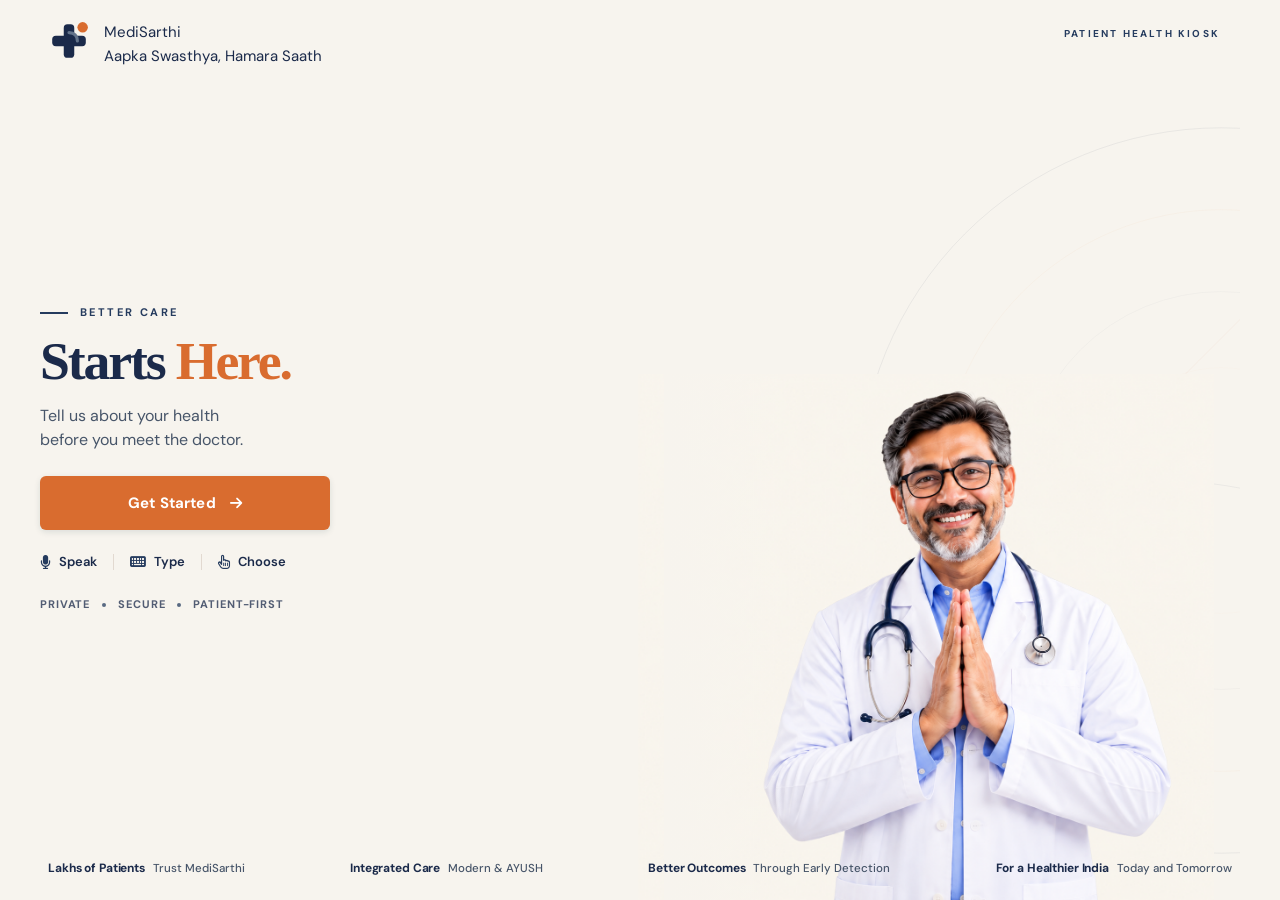
==== index.html @ bc85ac67 "fix: finalize responsive layout and visual QA" ====
<!DOCTYPE html>
<html lang="en">
<head>
  <meta charset="UTF-8">
  <meta name="viewport" content="width=device-width, initial-scale=1.0">
  <title>MediSarthi — Digital Health Intake</title>
  <meta name="description" content="MediSarthi — Quiet, intelligent, digital health check-in for outpatient consultations.">
  <link rel="preconnect" href="https://fonts.googleapis.com">
  <link rel="preconnect" href="https://fonts.gstatic.com" crossorigin>
  <link href="https://fonts.googleapis.com/css2?family=DM+Sans:ital,opsz,wght@0,9..40,300..700;1,9..40,300..700&family=Inter:ital,opsz,wght@0,14..32,300..800;1,14..32,300..800&display=swap" rel="stylesheet">
  <link rel="stylesheet" href="styles.css">
  <link rel="stylesheet" href="https://cdnjs.cloudflare.com/ajax/libs/font-awesome/6.4.0/css/all.min.css">
</head>
<body>

<!-- ==========================================
     SCAN OVERLAY (Aadhaar / Camera Scan)
     ========================================== -->
<div id="scan-overlay" class="modal-overlay">
  <div class="ms-scan-inner">
    <i class="fa-solid fa-qrcode" style="font-size:2.4rem;color:var(--teal-primary);margin-bottom:12px;"></i>
    <h3 style="font-size:1.15rem;font-weight:700;color:var(--teal-deepest);margin-bottom:6px;" data-i18n="scanning_aadhaar">Scanning Aadhaar QR Code...</h3>
    <p style="color:var(--text-muted);font-size:0.84rem;margin-bottom:18px;">Hold the QR code steady in front of the camera</p>
    <div style="width:180px;height:180px;border:2px dashed var(--teal-light);margin:0 auto 16px;display:flex;align-items:center;justify-content:center;background:var(--bg);">
      <div style="width:100%;height:3px;background:var(--orange);box-shadow:0 0 8px var(--orange);animation:laserSweep 1.5s infinite alternate;"></div>
    </div>
    <button class="btn-outline" onclick="document.getElementById('scan-overlay').style.display='none'">Cancel</button>
  </div>
</div>

<!-- ==========================================
     HELP MODAL
     ========================================== -->
<div id="help-modal" class="modal-overlay">
  <div class="ms-modal">
    <div style="display:flex;justify-content:space-between;align-items:center;margin-bottom:14px;">
      <h3 style="font-size:1.1rem;font-weight:700;color:var(--teal-deepest);" data-i18n="need_help">Need Assistance?</h3>
      <button class="btn-ghost" onclick="App.toggleHelpModal()"><i class="fa-solid fa-xmark"></i></button>
    </div>
    <p style="color:var(--text-sub);font-size:0.9rem;line-height:1.6;margin-bottom:20px;" data-i18n="help_text">
      Please ask any hospital desk staff or volunteer standing nearby. They can assist you with speaking, typing, or scanning your Aadhaar.
    </p>
    <button class="btn-primary" style="width:100%;" onclick="App.toggleHelpModal()" data-i18n="close">Close</button>
  </div>
</div>

<!-- ==========================================
     REPORT PREVIEW MODAL
     ========================================== -->
<div id="report-preview-modal" class="modal-overlay">
  <div class="ms-modal ms-modal-md">
    <div style="display:flex;justify-content:space-between;align-items:center;margin-bottom:14px;">
      <h3 id="report-preview-filename" style="font-size:1rem;font-weight:700;color:var(--teal-deepest);">Medical Report</h3>
      <button class="btn-ghost" onclick="App.closeReportPreview()"><i class="fa-solid fa-xmark"></i></button>
    </div>
    <div style="background:var(--bg-subtle);border-radius:var(--radius);padding:40px 20px;text-align:center;color:var(--text-muted);font-size:0.9rem;margin-bottom:20px;">
      <i class="fa-solid fa-file-pdf" style="font-size:2.8rem;color:var(--teal-primary);margin-bottom:10px;display:block;"></i>
      Document Verified & Attached to Consultation Slip
    </div>
    <button class="btn-primary" style="width:100%;" onclick="App.closeReportPreview()" data-i18n="close">Close</button>
  </div>
</div>

<!-- ==========================================
     MAIN MINIMAL INTERFACE (NO SIDEBAR)
     ========================================== -->
<div class="ms-layout" id="patient-kiosk-wrapper">

  <!-- REFINED HEADER -->
  <header class="ms-header">
    <div class="ms-brand" onclick="App.showScreen(1)">
      <div class="ms-brand-mark">
        <svg width="26" height="26" viewBox="0 0 40 40" fill="none" xmlns="http://www.w3.org/2000/svg">
          <rect x="15" y="5" width="10" height="30" rx="3" fill="#1B2A4A"/>
          <rect x="5" y="15" width="30" height="10" rx="3" fill="#1B2A4A"/>
          <circle cx="32" cy="8" r="4.5" fill="#D96C2F"/>
          <path d="M20 12C24 12 28 16 28 20" stroke="#64748B" stroke-width="2.5" stroke-linecap="round"/>
        </svg>
      </div>
      <span class="ms-brand-name">Medi<span>Sarthi</span></span>
    </div>

    <div class="ms-header-controls">
      <!-- Integrated Language Control -->
      <div class="ms-lang-row" role="region" aria-label="Language selection">
        <button class="ms-lang-btn active" id="btn-lang-en" aria-label="English" aria-pressed="true" onclick="App.setLanguage('en')">EN</button>
        <button class="ms-lang-btn" id="btn-lang-hi" aria-label="Hindi" aria-pressed="false" onclick="App.setLanguage('hi')">हि</button>
        <button class="ms-lang-btn" id="btn-lang-mr" aria-label="Marathi" aria-pressed="false" onclick="App.setLanguage('mr')">म</button>
        <button class="ms-lang-btn" id="btn-lang-bn" aria-label="Bengali" aria-pressed="false" onclick="App.setLanguage('bn')">বা</button>
        <button class="ms-lang-btn" id="btn-lang-te" aria-label="Telugu" aria-pressed="false" onclick="App.setLanguage('te')">తె</button>
      </div>

      <button class="ms-help-btn" onclick="App.toggleHelpModal()">
        <i class="fa-regular fa-circle-question"></i>
        <span data-i18n="need_help">Help</span>
      </button>
    </div>
  </header>

  <!-- CENTERED MAIN STAGE -->
  <main class="ms-stage">

    <!-- ── SCREEN 1: QUIET HOMEPAGE ── -->
   <!-- =========================================================
     SCREEN 1 — MEDISARTHI PREMIUM KIOSK HOME
     ========================================================= -->
<section id="step-1" class="kiosk-screen-block ms-screen-wide ms-home-screen" style="display:block;">

  <div class="ms-home">

    <!-- TOP BRAND -->
    <div class="ms-home-brand">
      <div class="ms-home-logo-wrap">
        <svg width="42" height="42" viewBox="0 0 40 40" fill="none" xmlns="http://www.w3.org/2000/svg">
          <rect x="15" y="4" width="10" height="32" rx="3.5" fill="#1B2A4A"/>
          <rect x="4" y="15" width="32" height="10" rx="3.5" fill="#1B2A4A"/>
          <circle cx="33" cy="7" r="5" fill="#D96C2F"/>
          <path d="M20 12C25 12 28 15 28 20" stroke="#64748B" stroke-width="3" stroke-linecap="round"/>
        </svg>
      </div>

      <div>
        <div class="ms-home-brand-name">
          Medi<span>Sarthi</span>
        </div>
        <div class="ms-home-brand-sub" data-i18n="tagline">
          Aapka Swasthya, Hamara Saath
        </div>
      </div>
    </div>


    <!-- SMALL TOP LABEL -->
    <div class="ms-home-topline">
      PATIENT HEALTH KIOSK
      <span></span>
    </div>


    <!-- MAIN CONTENT -->
    <div class="ms-home-content">

      <!-- LEFT -->
      <div class="ms-home-copy">

        <div class="ms-home-kicker">
          BETTER CARE
        </div>

        <h1>
          Starts <span>Here.</span>
        </h1>

        <p>
          Tell us about your health<br>
          before you meet the doctor.
        </p>

        <button
          class="ms-home-start"
          onclick="App.startFlowDirect()"
        >
          <span>Get Started</span>
          <i class="fa-solid fa-arrow-right"></i>
        </button>

        <div class="ms-home-inputs">

          <div>
            <i class="fa-solid fa-microphone"></i>
            <span>Speak</span>
          </div>

          <div class="ms-home-divider"></div>

          <div>
            <i class="fa-solid fa-keyboard"></i>
            <span>Type</span>
          </div>

          <div class="ms-home-divider"></div>

          <div>
            <i class="fa-regular fa-hand-pointer"></i>
            <span>Choose</span>
          </div>

        </div>

        <div class="ms-home-trust">
          <span>PRIVATE</span>
          <div class="ms-trust-dot"></div>
          <span>SECURE</span>
          <div class="ms-trust-dot"></div>
          <span>PATIENT-FIRST</span>
        </div>

      </div>


      <!-- RIGHT — MEDICAL VISUAL -->
      <div class="ms-medical-visual">

        <div class="ms-visual-bg" aria-hidden="true">
          <svg class="ms-bg-arcs" viewBox="0 0 900 700" fill="none" preserveAspectRatio="xMidYMid slice" xmlns="http://www.w3.org/2000/svg">
            <circle cx="680" cy="350" r="310" stroke="#1B2A4A" stroke-width="0.8" stroke-opacity="0.07"/>
            <circle cx="680" cy="350" r="240" stroke="#D96C2F" stroke-width="0.6" stroke-opacity="0.055"/>
            <circle cx="680" cy="350" r="170" stroke="#1B2A4A" stroke-width="0.5" stroke-opacity="0.05"/>
            <circle cx="680" cy="350" r="105" stroke="#D96C2F" stroke-width="0.4" stroke-opacity="0.04"/>
            <path d="M 0 600 Q 300 200 900 400" stroke="#1B2A4A" stroke-width="0.8" stroke-opacity="0.06" fill="none"/>
            <path d="M 900 0 Q 600 300 200 700" stroke="#D96C2F" stroke-width="0.7" stroke-opacity="0.06" fill="none"/>
          </svg>
        </div>

        <img src="assets/hero.png" alt="MediSarthi doctor" class="ms-medical-hero-image">

        <div class="ms-visual-fade-l" aria-hidden="true"></div>
        <div class="ms-visual-fade-b" aria-hidden="true"></div>
        <div class="ms-visual-fade-t" aria-hidden="true"></div>

      </div>

    </div>


    <!-- FOOTER STRIP -->
    <div class="ms-home-footer">
      <div class="ms-benefit"><strong>Lakhs of Patients</strong><span>Trust MediSarthi</span></div>
      <div class="ms-benefit"><strong>Integrated Care</strong><span>Modern &amp; AYUSH</span></div>
      <div class="ms-benefit"><strong>Better Outcomes</strong><span>Through Early Detection</span></div>
      <div class="ms-benefit"><strong>For a Healthier India</strong><span>Today and Tomorrow</span></div>
    </div>

  </div>

</section>

    <!-- ── SCREEN 2: LANGUAGE SELECTION ── -->
    <section id="step-2" class="kiosk-screen-block ms-screen-medium">
      <div class="ms-kiosk-split">
        <div class="ms-kiosk-left">
          <div class="ms-eyebrow"><i class="fa-solid fa-globe"></i> Language Preference</div>
          <h2 class="ms-headline" data-i18n="choose_language" style="font-size:clamp(1.7rem, 2.6vw, 2.3rem);margin-bottom:12px;">Choose your language</h2>
          <p class="ms-subline" data-i18n="choose_language_sub">You can also change this at any time from the top header bar.</p>
          
          <div style="margin-top:32px;opacity:0.35;">
            <svg width="120" height="60" viewBox="0 0 120 60" fill="none">
              <circle cx="30" cy="30" r="22" stroke="#1F5E5A" stroke-width="2"/>
              <circle cx="90" cy="30" r="22" stroke="#D96C2F" stroke-width="2"/>
              <path d="M30 15 C 45 15, 75 45, 90 45" stroke="#7FA6A0" stroke-width="2"/>
            </svg>
          </div>

          <div class="ms-nav" style="margin-top:40px;">
            <button class="btn-ghost" onclick="App.showScreen(1)"><i class="fa-solid fa-arrow-left"></i> <span data-i18n="back">Back</span></button>
          </div>
        </div>

        <div class="ms-kiosk-right" style="gap:10px;">
          <button class="ms-option" onclick="App.selectLanguageAndContinue('en')">
            <div><strong class="ms-option-label">English</strong><span class="ms-option-sub">Default language</span></div>
          </button>
          <button class="ms-option" onclick="App.selectLanguageAndContinue('hi')">
            <div><strong class="ms-option-label">हिंदी</strong><span class="ms-option-sub">Hindi</span></div>
          </button>
          <button class="ms-option" onclick="App.selectLanguageAndContinue('mr')">
            <div><strong class="ms-option-label">मराठी</strong><span class="ms-option-sub">Marathi</span></div>
          </button>
          <button class="ms-option" onclick="App.selectLanguageAndContinue('bn')">
            <div><strong class="ms-option-label">বাংলা</strong><span class="ms-option-sub">Bengali</span></div>
          </button>
          <button class="ms-option" onclick="App.selectLanguageAndContinue('te')">
            <div><strong class="ms-option-label">తెలుగు</strong><span class="ms-option-sub">Telugu</span></div>
          </button>
        </div>
      </div>
    </section>

    <!-- ── SCREEN 3: AADHAAR IDENTIFICATION ── -->
    <section id="step-3" class="kiosk-screen-block ms-screen-medium ms-questionnaire-screen">
      <div class="ms-kiosk-split">
        <div class="ms-kiosk-left">
          <div class="ms-eyebrow"><i class="fa-solid fa-id-card"></i> Instant Verification</div>
          <h2 class="ms-headline" data-i18n="identification_title">Enter or Scan Aadhaar</h2>
          <p class="ms-subline" data-i18n="identification_sub">Quickly loads your records and consultation history if you visited before.</p>

          <div class="ms-nav" style="margin-top:40px;">
            <button class="btn-ghost" onclick="App.showScreen(4)"><i class="fa-solid fa-arrow-left"></i> <span data-i18n="back">Back</span></button>
          </div>
        </div>

        <div class="ms-kiosk-right">
          <div style="background:#FFFFFF;border:1.5px solid var(--border);border-radius:var(--radius);padding:24px;">
            <label style="display:block;font-size:0.8rem;font-weight:700;color:var(--teal-deep);margin-bottom:8px;">12-Digit Aadhaar Number</label>
            <input type="text" id="aadhaar-input" class="ms-input ms-input-lg" maxlength="14" placeholder="•••• •••• ••••" data-i18n-placeholder="enter_aadhaar_placeholder" oninput="App.formatAadhaarInput(this)" style="margin-bottom:12px;">
            <p style="font-size:0.78rem;color:var(--text-muted);margin-bottom:20px;">Demo auto-fill: 9876 5432 1098 (Ramesh Patel) or scan QR code</p>

            <div style="display:flex;gap:12px;">
              <button class="btn-primary" style="flex:1;" onclick="App.validateAadhaarAndContinue()">
                <span data-i18n="continue">Continue  →</span>
              </button>
              <button class="btn-outline" onclick="App.simulateScanAadhaar()">
                <i class="fa-solid fa-qrcode"></i> <span data-i18n="scan_aadhaar_qr">Scan QR</span>
              </button>
            </div>
          </div>
        </div>
      </div>
    </section>

    <!-- ── SCREEN 4: PATIENT TYPE ── -->
    <section id="step-4" class="kiosk-screen-block ms-screen-medium ms-questionnaire-screen">
      <div class="ms-kiosk-split">
        <div class="ms-kiosk-left">
          <div class="ms-eyebrow"><i class="fa-solid fa-user-check"></i> Patient Status</div>
          <h2 class="ms-headline" data-i18n="welcome_question">Have you visited this hospital before?</h2>
          <p class="ms-subline" data-i18n="welcome_question_sub">Select your visit status to load existing records or start a new intake.</p>

          <div class="ms-nav" style="margin-top:40px;">
            <button class="btn-ghost" onclick="App.showScreen(2)"><i class="fa-solid fa-arrow-left"></i> <span data-i18n="back">Back</span></button>
          </div>
        </div>

        <div class="ms-kiosk-right">
          <div class="ms-option" tabindex="0" role="button" aria-label="I am a New Patient" style="flex-direction:column;align-items:flex-start;padding:26px 22px;" onclick="App.selectPatientType('new')">
            <div style="width:38px;height:38px;background:var(--teal-tint);color:var(--teal-primary);border-radius:6px;display:flex;align-items:center;justify-content:center;font-size:1.1rem;margin-bottom:14px;">
              <i class="fa-solid fa-user-plus"></i>
            </div>
            <strong class="ms-option-label" style="font-size:1.1rem;" data-i18n="new_patient">I am a New Patient</strong>
            <span class="ms-option-sub" data-i18n="new_patient_sub">First time at this hospital</span>
          </div>

          <div
            id="existing-patient-option"
            class="ms-option"
            tabindex="0"
            role="button"
            aria-label="I am an Existing Patient"
            style="flex-direction:column;align-items:flex-start;padding:26px 22px;cursor:pointer;"
            onclick="App.selectPatientType('existing')"
          >
            <div style="width:38px;height:38px;background:var(--orange-soft);color:var(--orange);border-radius:6px;display:flex;align-items:center;justify-content:center;font-size:1.1rem;margin-bottom:14px;">
              <i class="fa-solid fa-hospital-user"></i>
            </div>
            <strong class="ms-option-label" style="font-size:1.1rem;" data-i18n="existing_patient">I am an Existing Patient</strong>
            <span class="ms-option-sub" data-i18n="existing_patient_sub">I have records with this OPD</span>
          </div>
        </div>
      </div>
    </section>

    <!-- ── SCREEN 5: PROFILE ── -->
    <section id="step-5" class="kiosk-screen-block ms-screen-medium ms-questionnaire-screen">
      <div class="ms-kiosk-split">
        <div class="ms-kiosk-left">
          <div class="ms-eyebrow"><i class="fa-solid fa-address-card"></i> Patient Record</div>
          <h2 class="ms-headline" data-i18n="create_profile">Confirm Patient Details</h2>
          <p class="ms-subline">Details for the doctor's outpatient consultation record.</p>

          <div class="ms-nav" style="margin-top:40px;">
            <button class="btn-ghost" onclick="App.showScreen(3)"><i class="fa-solid fa-arrow-left"></i> <span data-i18n="back">Back</span></button>
            <button class="btn-primary" onclick="App.confirmProfileAndProceed()"><span data-i18n="continue">Confirm & Continue  →</span></button>
          </div>
        </div>

        <div class="ms-kiosk-right">
          <!-- Existing patient card -->
          <div id="existing-profile-view" style="display:none;">
            <div class="ms-retrieved-card">
              <h3 id="retrieved-name" style="font-size:1.25rem;font-weight:700;color:var(--teal-deepest);margin-bottom:4px;">Ramesh Kumar</h3>
              <p id="retrieved-age-gender" style="font-size:0.92rem;color:var(--teal-deep);margin-bottom:12px;">48 / Male · ID: <span id="retrieved-id">MS-4921</span></p>
              <div style="font-size:0.86rem;color:var(--text-sub);border-top:1px solid rgba(26,107,124,0.2);padding-top:10px;">
                Last visit: <span id="retrieved-last-visit">14 Jan 2026</span><br>
                History: <span id="retrieved-history">Type 2 Diabetes</span>
                <span style="display:none;" id="retrieved-full-name"></span>
                <span style="display:none;" id="retrieved-allergies"></span>
              </div>
            </div>
          </div>

          <!-- New patient inputs -->
          <div id="new-profile-form" class="ms-form-grid" style="background:#FFFFFF;border:1.5px solid var(--border);border-radius:var(--radius);padding:20px;">
            <div>
              <label style="display:block;font-size:0.8rem;font-weight:700;color:var(--teal-deep);margin-bottom:6px;" data-i18n="full_name">Full Name</label>
              <input type="text" id="input-full-name" class="ms-input" placeholder="e.g. Ramesh Kumar" data-i18n-placeholder="full_name">
            </div>
            <div>
              <label style="display:block;font-size:0.8rem;font-weight:700;color:var(--teal-deep);margin-bottom:6px;" data-i18n="age">Age</label>
              <input type="number" id="input-age" class="ms-input" placeholder="e.g. 48" data-i18n-placeholder="age">
            </div>
            <div>
              <label style="display:block;font-size:0.8rem;font-weight:700;color:var(--teal-deep);margin-bottom:6px;" data-i18n="gender">Gender</label>
              <div style="display:flex;gap:6px;">
                <button class="gender-btn active" onclick="App.setGender(this,'Male')" data-i18n="male">Male</button>
                <button class="gender-btn" onclick="App.setGender(this,'Female')" data-i18n="female">Female</button>
                <button class="gender-btn" onclick="App.setGender(this,'Other')" data-i18n="other">Other</button>
              </div>
            </div>
            <div>
              <label style="display:block;font-size:0.8rem;font-weight:700;color:var(--teal-deep);margin-bottom:6px;" data-i18n="mobile_number">Mobile (optional)</label>
              <input type="text" id="input-mobile" class="ms-input" placeholder="10-digit mobile">
            </div>
          </div>
        </div>
      </div>
    </section>

    <!-- ── SCREEN 21: EXISTING PATIENT HISTORY VIEW ── -->
    <section id="step-21" class="kiosk-screen-block ms-screen-medium ms-questionnaire-screen">
      <div class="ms-kiosk-split">
        <div class="ms-kiosk-left">
          <div class="ms-eyebrow"><i class="fa-solid fa-user-check"></i> <span data-i18n="verified_patient">Verified Patient</span></div>
          <h2 class="ms-headline"><span data-i18n="welcome_back">Welcome Back,</span> <span id="welcome-patient-name">Ramesh Patel</span></h2>
          <p class="ms-subline" data-i18n="welcome_back_sub">Your medical records and consultation history have been retrieved.</p>

          <div class="ms-nav" style="margin-top:40px;">
            <button class="btn-ghost" onclick="App.showScreen(3)"><i class="fa-solid fa-arrow-left"></i> <span data-i18n="back">Back</span></button>
          </div>
        </div>

        <div class="ms-kiosk-right">
          <div style="background:#FFFFFF;border:1.5px solid var(--border);border-radius:var(--radius);padding:24px;display:flex;flex-direction:column;gap:18px;">
            <!-- Patient Summary Card -->
            <div class="ms-retrieved-card" style="margin-bottom:0;">
              <h3 id="ex-history-name" style="font-size:1.25rem;font-weight:700;color:var(--teal-deepest);margin-bottom:4px;">Ramesh Patel</h3>
              <p id="ex-history-demographics" style="font-size:0.92rem;color:var(--teal-deep);margin-bottom:12px;">45 / Male · ID: MS1001</p>
              <div style="font-size:0.86rem;color:var(--text-sub);border-top:1px solid rgba(26,107,124,0.2);padding-top:10px;display:grid;grid-template-columns:1fr 1fr;gap:8px;">
                <div><strong>Last Visit:</strong> <span id="ex-history-last-visit">12 Jul 2026</span></div>
                <div><strong>Mobile:</strong> <span id="ex-history-mobile">+91 98201 54321</span></div>
                <div style="grid-column: span 2;"><strong>Medical History:</strong> <span id="ex-history-medical">Mild Hypertension (on Amlodipine 5mg)</span></div>
                <div><strong>Allergies:</strong> <span id="ex-history-allergies">Penicillin</span></div>
                <div><strong>Medications:</strong> <span id="ex-history-meds">Amlodipine 5mg OD</span></div>
              </div>
            </div>

            <!-- Previous Consultations List -->
            <div id="previous-consultations-container" style="display:flex;flex-direction:column;gap:10px;">
              <div style="font-size:0.8rem;font-weight:700;text-transform:uppercase;letter-spacing:0.05em;color:var(--teal-primary);" data-i18n="previous_consultations">
                Previous Consultation History
              </div>
              <div id="previous-consultations-list" style="display:flex;flex-direction:column;gap:8px;">
                <!-- Populated dynamically -->
              </div>
            </div>

            <!-- Primary Action Button -->
            <button class="btn-primary" style="width:100%;padding:16px;font-size:1rem;margin-top:8px;" onclick="App.startNewConsultationForExisting()">
              <i class="fa-solid fa-notes-medical"></i> <span data-i18n="start_new_consultation">Start New Consultation  →</span>
            </button>

          </div>
        </div>
      </div>
    </section>

    <!-- ── SCREEN 22: PATIENT RECORD NOT FOUND ── -->
    <section id="step-22" class="kiosk-screen-block ms-screen-medium ms-questionnaire-screen">
      <div class="ms-kiosk-split">
        <div class="ms-kiosk-left">
          <div class="ms-eyebrow" style="color:var(--orange);"><i class="fa-solid fa-triangle-exclamation"></i> <span data-i18n="record_status">Record Search</span></div>
          <h2 class="ms-headline" data-i18n="patient_record_not_found">Patient record not found</h2>
          <p class="ms-subline" data-i18n="record_not_found_desc">No registered patient record was found for the entered Aadhaar number. Please check the number and try again, or register as a new patient.</p>

          <div class="ms-nav" style="margin-top:40px;">
            <button class="btn-ghost" onclick="App.showScreen(4)"><i class="fa-solid fa-arrow-left"></i> <span data-i18n="change_patient_type">Back to Patient Selection</span></button>
          </div>
        </div>

        <div class="ms-kiosk-right">
          <div style="background:#FFFFFF;border:1.5px solid var(--border);border-radius:var(--radius);padding:24px;display:flex;flex-direction:column;gap:14px;">
            <div style="padding:16px;background:var(--sand-light);border-left:4px solid var(--orange);border-radius:6px;">
              <strong style="color:var(--teal-deepest);display:block;margin-bottom:4px;" data-i18n="entered_aadhaar_label">Entered Aadhaar Number:</strong>
              <span id="not-found-aadhaar-display" style="font-family:monospace;font-size:1.1rem;font-weight:700;color:var(--teal-deep);">---- ---- ----</span>
            </div>

            <button class="btn-primary" style="width:100%;padding:14px;" onclick="App.retryAadhaar()">
              <i class="fa-solid fa-rotate-left"></i> <span data-i18n="retry_aadhaar">Retry Aadhaar</span>
            </button>

            <button class="btn-outline" style="width:100%;padding:14px;" onclick="App.registerAsNewFromNotFound()">
              <i class="fa-solid fa-user-plus"></i> <span data-i18n="register_as_new">Register as New Patient</span>
            </button>
          </div>
        </div>
      </div>
    </section>

    <!-- ── SCREEN 7: ALLERGIES & MEDS ── -->
    <section id="step-7" class="kiosk-screen-block ms-screen-medium ms-questionnaire-screen">
      <div class="ms-kiosk-split">
        <div class="ms-kiosk-left">
          <div class="ms-eyebrow"><i class="fa-solid fa-shield-virus"></i> Clinical Safety Pre-Check</div>
          <h2 class="ms-headline" data-i18n="allergy_question">Do you have any known allergies?</h2>
          <p class="ms-subline" data-i18n="allergy_subtitle">This helps ensure safe prescriptions and contraindication warnings for your doctor.</p>

          <div class="ms-nav" style="margin-top:40px;">
            <button class="btn-ghost" onclick="App.handleAllergiesBack()"><i class="fa-solid fa-arrow-left"></i> <span data-i18n="back">Back</span></button>
            <button class="btn-primary" onclick="App.submitAllergies()"><span data-i18n="continue">Continue to Intake  →</span></button>
          </div>
        </div>

        <div class="ms-kiosk-right">
          <div class="ms-chip-group">
            <button class="ms-chip safe selected" id="chip-no-allergies" onclick="App.selectNoAllergies(this)">
              ✓ <span data-i18n="no_known_allergies">No Known Allergies</span>
            </button>
            <button class="ms-chip allergy-chip" onclick="App.toggleAllergy(this,'Penicillin')">Penicillin</button>
            <button class="ms-chip allergy-chip" onclick="App.toggleAllergy(this,'Sulfa Drugs')">Sulfa Drugs</button>
            <button class="ms-chip allergy-chip" onclick="App.toggleAllergy(this,'Aspirin')">Aspirin</button>
            <button class="ms-chip allergy-chip" onclick="App.toggleAllergy(this,'Peanuts')">Peanuts</button>
            <button class="ms-chip allergy-chip" onclick="App.toggleAllergy(this,'Latex')">Latex</button>
          </div>

          <div style="background:#FFFFFF;border:1.5px solid var(--border);border-radius:var(--radius);padding:18px;margin-top:10px;">
            <label style="display:block;font-size:0.8rem;font-weight:700;color:var(--teal-deep);margin-bottom:6px;" data-i18n="medications">Other allergies or daily medications (if any)</label>
            <input type="text" id="input-allergy" class="ms-input" placeholder="e.g. Amlodipine 5mg (or leave blank)">
          </div>
        </div>
      </div>
    </section>

    <!-- ── SCREEN 6: DIGITAL CLINICAL INTAKE (VOICE + TAP + TYPE) ── -->
    <section id="step-6" class="kiosk-screen-block ms-screen-medium ms-questionnaire-screen">
      <div class="ms-kiosk-split">
        <!-- LEFT: INTAKE CONTEXT & VOICE / TYPE ENTRY -->
        <div class="ms-kiosk-left">
          <div class="ms-eyebrow"><i class="fa-solid fa-stethoscope"></i> Clinical Intake</div>
          <h2 class="ms-headline" data-i18n="what_brings_you">What is bothering you today?</h2>
          <p class="ms-subline" data-i18n="speak_type_choose">Speak in your mother tongue, type your symptom, or tap an option from the list.</p>

          <!-- Voice Area -->
          <div class="ms-voice-area" style="margin-top:20px;">
            <button id="voice-btn" class="voice-mic-trigger ms-mic-btn" onclick="App.triggerVoiceInput()">
              <i class="fa-solid fa-microphone"></i>
            </button>

            <div class="voice-wave-eq" id="voice-listening-wave" style="display:none;">
              <div class="voice-wave-bar"></div>
              <div class="voice-wave-bar"></div>
              <div class="voice-wave-bar"></div>
              <div class="voice-wave-bar"></div>
            </div>

            <div id="voice-transcript-text" class="ms-voice-status" data-i18n="tap_to_speak">
              Tap microphone to speak in Hindi, Marathi, Bengali, Telugu, or English
            </div>

            <!-- Confirmation dialog if voice recognized -->
            <div id="voice-confirm-box" class="voice-confirm-banner" style="display:none;">
              <div class="voice-confirm-heading" data-i18n="voice_understood_heading">Did we understand correctly?</div>
              <div class="voice-transcription-preview" id="voice-recognized-text">"मुझे पेट में दर्द है"</div>
              <div style="display:flex;gap:10px;justify-content:center;">
                <button class="btn-primary" style="height:40px;font-size:0.86rem;" onclick="App.confirmVoiceInput()">
                  <span data-i18n="yes_continue_voice">Yes, Continue  →</span>
                </button>
                <button class="btn-outline" style="height:40px;font-size:0.86rem;" onclick="App.retryVoiceInput()">
                  <span data-i18n="try_again_voice">Try Again ↺</span>
                </button>
              </div>
            </div>
          </div>

          <!-- Text fallback -->
          <div style="display:flex;gap:8px;margin-top:14px;">
            <input type="text" id="free-text-input" class="ms-input" placeholder="Or type your symptom here..." data-i18n-placeholder="tell_us_feeling" onkeypress="if(event.key==='Enter') App.processInputIntent()">
            <button class="btn-primary" style="padding:0 20px;" onclick="App.processInputIntent()" aria-label="Submit symptom text">
              <i class="fa-solid fa-arrow-right"></i>
            </button>
          </div>

          <div class="ms-nav" style="margin-top:32px;">
            <button class="btn-ghost" onclick="App.showScreen(7)"><i class="fa-solid fa-arrow-left"></i> <span data-i18n="back">Back</span></button>
          </div>
        </div>

        <!-- RIGHT: COMMON SYMPTOM TOUCH TILES -->
        <div class="ms-kiosk-right">
          <div style="font-size:0.75rem;font-weight:700;letter-spacing:0.1em;text-transform:uppercase;color:var(--teal-primary);margin-bottom:6px;">
            Common Symptoms
          </div>
          <div class="ms-symptom-list">
            <div class="ms-symptom-row" tabindex="0" role="button" aria-label="Stomach Pain / पेट में दर्द" onclick="App.selectSymptom('stomach_pain')">
              <div class="ms-symptom-icon"><i class="fa-solid fa-lungs"></i></div>
              <div>
                <div class="ms-symptom-label" data-i18n="stomach_pain">Stomach Pain / पेट में दर्द</div>
                <div class="ms-symptom-sub">Abdominal cramps, acidity, digestive pain</div>
              </div>
            </div>
            <div class="ms-symptom-row" tabindex="0" role="button" aria-label="Fever / बुखार" onclick="App.selectSymptom('fever')">
              <div class="ms-symptom-icon"><i class="fa-solid fa-temperature-arrow-up"></i></div>
              <div>
                <div class="ms-symptom-label" data-i18n="fever">Fever / बुखार</div>
                <div class="ms-symptom-sub">High temperature, chills, sweating</div>
              </div>
            </div>
            <div class="ms-symptom-row" tabindex="0" role="button" aria-label="Headache / सिर दर्द" onclick="App.selectSymptom('headache')">
              <div class="ms-symptom-icon"><i class="fa-solid fa-brain"></i></div>
              <div>
                <div class="ms-symptom-label" data-i18n="headache">Headache / सिर दर्द</div>
                <div class="ms-symptom-sub">Throbbing pain, migraine, tension</div>
              </div>
            </div>
            <div class="ms-symptom-row" tabindex="0" role="button" aria-label="Cough & Cold / खांसी जुकाम" onclick="App.selectSymptom('cough_cold')">
              <div class="ms-symptom-icon"><i class="fa-solid fa-head-side-cough"></i></div>
              <div>
                <div class="ms-symptom-label" data-i18n="cough_cold">Cough & Cold / खांसी जुकाम</div>
                <div class="ms-symptom-sub">Dry or wet cough, sore throat, runny nose</div>
              </div>
            </div>
            <div class="ms-symptom-row" tabindex="0" role="button" aria-label="Body Pain / बदन दर्द" onclick="App.selectSymptom('body_pain')">
              <div class="ms-symptom-icon"><i class="fa-solid fa-person-walking"></i></div>
              <div>
                <div class="ms-symptom-label" data-i18n="body_pain">Body Pain / बदन दर्द</div>
                <div class="ms-symptom-sub">Joint ache, muscle stiffness, fatigue</div>
              </div>
            </div>
          </div>
        </div>
      </div>
    </section>

    <!-- ── SCREEN 20: ADAPTIVE CLINICAL QUESTIONS (DYNAMIC) ── -->
    <section id="step-20" class="kiosk-screen-block ms-screen-medium ms-questionnaire-screen">
      <div id="aq-container">
        <!-- Rendered dynamically by App.showAdaptiveQuestion() -->
      </div>
    </section>

    <!-- ── SCREEN 13: AYUSH INTRO / PROMPT ── -->
    <section id="step-13" class="kiosk-screen-block ms-screen-medium ms-questionnaire-screen">
      <div class="ms-kiosk-split">
        <div class="ms-kiosk-left">
          <div class="ms-eyebrow"><i class="fa-solid fa-leaf" style="color:#059669;"></i> Holistic Wellness</div>
          <h2 class="ms-headline" data-i18n="ayush_title">Would you like an AYUSH Wellness Check?</h2>
          <p class="ms-subline" data-i18n="ayush_desc">
            A short 3-question survey about sleep, diet, and lifestyle to support holistic treatment.
          </p>

          <div class="ms-nav" style="margin-top:40px;">
            <button class="btn-ghost" onclick="App.showScreen(12)"><i class="fa-solid fa-arrow-left"></i> <span data-i18n="back">Back</span></button>
          </div>
        </div>

        <div class="ms-kiosk-right">
          <div class="ms-option" style="flex-direction:column;align-items:flex-start;padding:26px 20px;" onclick="App.setAyushOption(true)">
            <div style="width:38px;height:38px;background:#ECFDF5;color:#059669;border-radius:6px;display:flex;align-items:center;justify-content:center;font-size:1.1rem;margin-bottom:12px;">
              <i class="fa-solid fa-leaf"></i>
            </div>
            <strong class="ms-option-label" data-i18n="yes_ayush">Yes, include wellness</strong>
            <span class="ms-option-sub">Takes 30 seconds</span>
          </div>

          <div class="ms-option" style="flex-direction:column;align-items:flex-start;padding:26px 20px;" onclick="App.setAyushOption(false)">
            <div style="width:38px;height:38px;background:var(--bg-subtle);color:var(--text-muted);border-radius:6px;display:flex;align-items:center;justify-content:center;font-size:1.1rem;margin-bottom:12px;">
              <i class="fa-solid fa-forward"></i>
            </div>
            <strong class="ms-option-label" data-i18n="skip_ayush">Skip for now</strong>
            <span class="ms-option-sub">Continue directly to reports</span>
          </div>
        </div>
      </div>
    </section>

    <!-- ── SCREEN 17: AYUSH QUESTION ENGINE (DYNAMIC) ── -->
    <section id="step-17" class="kiosk-screen-block ms-screen-medium ms-questionnaire-screen">
      <div id="ayush-container">
        <!-- Rendered dynamically by App.showAyushQuestion() -->
      </div>
    </section>

    <!-- ── SCREEN 16: AYUSH SUMMARY (DYNAMIC) ── -->
    <section id="step-16" class="kiosk-screen-block ms-screen-medium ms-questionnaire-screen">
      <div class="ms-eyebrow"><i class="fa-solid fa-leaf" style="color:#059669;"></i> AYUSH Context</div>
      <h2 class="ms-headline" data-i18n="ayush_summary_title">Wellness Summary</h2>
      <p class="ms-subline">Recorded for holistic physician reference.</p>

      <div id="ayush-summary-container" style="margin:20px 0;"></div>

      <div class="ms-nav">
        <button class="btn-ghost" onclick="App.prevAyushFromSummary()"><i class="fa-solid fa-arrow-left"></i> <span data-i18n="back">Back</span></button>
        <button class="btn-primary" onclick="App.showScreen(14)"><span data-i18n="continue">Continue to Reports  →</span></button>
      </div>
    </section>

    <!-- ── SCREEN 14: MEDICAL REPORTS ── -->
    <section id="step-14" class="kiosk-screen-block ms-screen-medium ms-questionnaire-screen">
      <div class="ms-kiosk-split">
        <div class="ms-kiosk-left">
          <div class="ms-eyebrow"><i class="fa-solid fa-folder-open"></i> Medical Documents</div>
          <h2 class="ms-headline" data-i18n="medical_documents">Do you have existing reports or prescriptions?</h2>
          <p class="ms-subline" data-i18n="documents_sub">Upload or scan previous lab reports, blood tests, or doctor slips for consultation reference.</p>

          <div class="ms-nav" style="margin-top:40px;">
            <button class="btn-ghost" onclick="App.prevFromReports()"><i class="fa-solid fa-arrow-left"></i> <span data-i18n="back">Back</span></button>
            <button class="btn-primary" onclick="App.submitPatientFlow()"><span data-i18n="complete_and_get_token">Generate Consultation Token  →</span></button>
          </div>
        </div>

        <div class="ms-kiosk-right">
          <div class="ms-upload-actions">
            <button class="btn-outline" style="flex:1;" onclick="App.simulateCameraScan()">
              <i class="fa-solid fa-camera"></i> <span data-i18n="scan_with_camera">Scan Document</span>
            </button>
            <label class="btn-outline" style="flex:1;cursor:pointer;">
              <i class="fa-solid fa-arrow-up-from-bracket"></i> <span data-i18n="upload_file">Upload PDF / Image</span>
              <input type="file" style="display:none;" onchange="App.handleReportUpload(event)">
            </label>
          </div>

          <div id="uploaded-reports-list-container" style="background:var(--bg-white);border:1.5px solid var(--border);border-radius:var(--radius);padding:18px;min-height:120px;">
            <p id="no-reports-msg" style="color:var(--text-muted);font-size:0.86rem;padding:6px 0;" data-i18n="no_reports_yet">No reports uploaded yet.</p>
          </div>
        </div>
      </div>
    </section>

    <!-- ── SCREEN 12: CLINICAL STORY SUMMARY ── -->
    <section id="step-12" class="kiosk-screen-block ms-screen-medium ms-questionnaire-screen">
      <div class="ms-eyebrow"><i class="fa-solid fa-clipboard-check"></i> Patient Summary</div>
      <h2 class="ms-headline" data-i18n="patient_story_title">Clinical Summary</h2>
      <p class="ms-subline" data-i18n="patient_story_subtitle">Review the information collected before final placement in the doctor queue.</p>

      <div id="dynamic-summary-container" style="margin:20px 0;"></div>

      <div class="ms-nav">
        <button class="btn-ghost" onclick="App.prevAQFromSummary()"><i class="fa-solid fa-arrow-left"></i> <span data-i18n="back">Back</span></button>
        <button class="btn-primary" onclick="App.showScreen(13)"><span data-i18n="continue">Continue to AYUSH / Reports  →</span></button>
      </div>
    </section>

    <!-- ── SCREEN 15: TOKEN CONFIRMATION ── -->
    <section id="step-15" class="kiosk-screen-block ms-screen-narrow ms-questionnaire-screen">
      <div class="ms-token-box">
        <div class="ms-token-label" data-i18n="opd_token_issued">OPD Token Issued</div>
        <div class="ms-token-number" id="issued-token-number">--</div>
        
        <h3 style="font-size:1.25rem;font-weight:700;color:var(--teal-deepest);margin-bottom:6px;" data-i18n="token_screen_title">
          You are in the queue.
        </h3>
        <p style="font-size:0.9rem;color:var(--text-sub);line-height:1.6;margin-bottom:28px;" data-i18n="token_screen_sub">
          Please take a seat in Room 104. The doctor has received your pre-intake summary.
        </p>

        <button class="btn-primary" id="complete-session-btn" style="width:100%;height:52px;" onclick="window.location.reload()">
          <span data-i18n="complete_session">Finished · Return to Home</span>
        </button>
      </div>
    </section>

  </main>
</div>

<!-- ==========================================
     SCRIPTS
     ========================================== -->
<script src="translations.js"></script>
<script src="intent.js"></script>
<script src="data.js"></script>
<script src="speech.js"></script>
<script src="app.js"></script>
<script>
document.addEventListener('DOMContentLoaded', function () {

    const existingPatientOption =
        document.getElementById('existing-patient-option');

    if (!existingPatientOption) {
        console.error('MediSarthi: Existing Patient button not found.');
        return;
    }

    existingPatientOption.addEventListener('click', function () {

        console.log('MediSarthi: Existing Patient clicked');

        if (
            window.App &&
            typeof window.App.selectPatientType === 'function'
        ) {

            window.App.selectPatientType('existing');

        } else {

            console.error(
                'MediSarthi: App.selectPatientType is not available.',
                window.App
            );

        }

    });

});
</script>
<script>
// Live language toggle highlight
document.addEventListener('DOMContentLoaded', () => {
  const currentLang = localStorage.getItem('medisarthi_lang') || 'en';
  document.querySelectorAll('.ms-lang-btn').forEach(btn => {
    btn.classList.toggle('active', btn.id === 'btn-lang-' + currentLang);
  });
});
</script>

</body>
</html>
---- styles.css ----
/* ============================================================
   MEDISARTHI — UNIFIED EDITORIAL MEDICAL DESIGN SYSTEM
   Optimized for: 1366 × 768 Kiosk · Vanilla CSS · Patient First
   ============================================================ */

/* ── Brand Color Palette & Design Tokens ────────────────────── */
:root {
  --bg:           #F7F4EE;
  --bg-white:     #FFFFFF;
  --bg-subtle:    #EFECE5;
  --bg-kiosk:     #F7F4EE;

  /* Indigo Blue Palette */
  --indigo-deepest:#1B2A4A;
  --indigo-deep:   #1B2A4A;
  --indigo-primary:#253B5E;
  --indigo-mid:    #2B436B;
  --indigo-light:  #64748B;
  --indigo-tint:   #EFF4F9;
  --indigo-bright: #253B5E;

  /* Aliased for full backward compatibility across all modules */
  --teal-deepest: #1B2A4A;
  --teal-deep:    #1B2A4A;
  --teal-primary: #253B5E;
  --teal-mid:     #2B436B;
  --teal-light:   #64748B;
  --teal-tint:    #EFF4F9;
  --teal-bright:  #253B5E;

  --orange:       #D96C2F;
  --orange-primary: #D96C2F;
  --orange-hover: #C45A20;
  --orange-soft:  #FDF2EA;

  --charcoal:     #1B2A4A;
  --text:         #1B2A4A;
  --text-sub:     #475569;
  --text-muted:   #64748B;

  --border:       #E2D9D0;
  --border-light: #EEE9E3;
  --border-subtle:#E2D9D0;

  --font:         'DM Sans', -apple-system, BlinkMacSystemFont, 'Segoe UI', Roboto, sans-serif;
  --font-serif:   Georgia, 'Times New Roman', serif;

  --radius-lg:    8px;
  --radius:       6px;
  --radius-sm:    4px;
  --radius-xs:    3px;
  --radius-pill:  999px;

  --shadow-xs:    0 1px 2px rgba(18,59,66,0.04);
  --shadow-sm:    0 2px 6px rgba(18,59,66,0.06);
  --shadow-md:    0 4px 14px rgba(18,59,66,0.08);
  --shadow:       0 8px 24px rgba(18,59,66,0.10);

  --ease:         cubic-bezier(0.4, 0, 0.2, 1);
  --fast:         0.14s;
  --med:          0.22s;
}

/* ── Reset ────────────────────────────────────────────────── */
*, *::before, *::after {
  box-sizing: border-box;
  margin: 0;
  padding: 0;
}

html, body {
  height: 100%;
  font-family: var(--font);
  background: var(--bg);
  color: var(--text);
  font-size: 15px;
  line-height: 1.55;
  -webkit-font-smoothing: antialiased;
  -moz-osx-font-smoothing: grayscale;
}

input, button, select, textarea {
  font-family: inherit;
}

/* ── Layout ───────────────────────────────────────────────── */
.ms-layout {
  min-height: 100vh;
  display: flex;
  flex-direction: column;
  background: var(--bg);
}

@media (min-width: 961px) {
  .ms-layout {
    height: 100vh;
    max-height: 100vh;
    overflow: hidden;
  }
}

/* ── Focus-visible Accessibility ──────────────────────────── */
:focus-visible {
  outline: 2px solid var(--teal-bright) !important;
  outline-offset: 2px !important;
  box-shadow: 0 0 0 3px rgba(45, 130, 124, 0.25) !important;
}


/* ── Header ───────────────────────────────────────────────── */
.ms-header {
  height: 52px;
  background: var(--bg-white);
  border-bottom: 1px solid var(--border);
  display: flex;
  align-items: center;
  justify-content: space-between;
  padding: 0 48px;
  position: sticky;
  top: 0;
  z-index: 100;
  flex-shrink: 0;
}

.ms-brand {
  display: flex;
  align-items: center;
  gap: 10px;
  cursor: pointer;
  user-select: none;
}

.ms-brand-mark {
  display: flex;
  align-items: center;
  justify-content: center;
}

.ms-brand-name {
  font-size: 1.05rem;
  font-weight: 700;
  color: var(--teal-deepest);
  letter-spacing: -0.02em;
}

.ms-brand-name span {
  color: var(--orange);
}

.ms-header-controls {
  display: flex;
  align-items: center;
  gap: 16px;
}

/* Refined language selector */
.ms-lang-row {
  display: flex;
  align-items: center;
  background: var(--bg-subtle);
  border: 1px solid var(--border);
  border-radius: var(--radius-sm);
  padding: 2px;
  gap: 2px;
}

.ms-lang-btn {
  padding: 4px 10px;
  font-size: 0.75rem;
  font-weight: 600;
  color: var(--text-muted);
  background: transparent;
  border: none;
  border-radius: var(--radius-xs);
  cursor: pointer;
  transition: all var(--fast) var(--ease);
}

.ms-lang-btn:hover {
  color: var(--teal-primary);
  background: #fff;
}

.ms-lang-btn.active {
  color: #fff;
  background: var(--teal-deep);
}

.ms-help-btn {
  font-size: 0.8rem;
  font-weight: 600;
  color: var(--text-muted);
  background: none;
  border: none;
  cursor: pointer;
  padding: 4px 6px;
  display: flex;
  align-items: center;
  gap: 6px;
  transition: color var(--fast);
}

.ms-help-btn:hover {
  color: var(--teal-primary);
}

/* ── Canvas Stage ─────────────────────────────────────────── */
.ms-stage {
  flex: 1;
  display: flex;
  align-items: center;
  justify-content: center;
  padding: 0;
  overflow-y: auto;
  position: relative;
}

/* ── Screens Container ────────────────────────────────────── */
.kiosk-screen-block {
  display: none;
  width: 100%;
  animation: fadeUp 0.24s var(--ease);
}

@keyframes fadeUp {
  from { opacity: 0; transform: translateY(6px); }
  to   { opacity: 1; transform: translateY(0); }
}

.ms-screen-narrow {
  max-width: 600px;
  width: 100%;
  margin: 0 auto;
  padding: 32px 24px;
}

.ms-screen-medium {
  max-width: 960px;
  width: 92%;
  margin: 0 auto;
  padding: 28px 24px;
}

.ms-screen-wide {
  max-width: 1140px;
  width: 95%;
  margin: 0 auto;
  padding: 0;
}

/* ── Split Kiosk Layout for High Touch Usability ───────────── */
.ms-kiosk-split {
  display: grid;
  grid-template-columns: 1fr 1.3fr;
  gap: 36px;
  align-items: start;
}

.ms-kiosk-left {
  padding-right: 12px;
}

.ms-kiosk-right {
  display: flex;
  flex-direction: column;
  gap: 12px;
}

/* ── Typography Hierarchy ─────────────────────────────────── */
.ms-eyebrow {
  font-size: 0.68rem;
  font-weight: 700;
  letter-spacing: 0.12em;
  text-transform: uppercase;
  color: var(--teal-primary);
  margin-bottom: 8px;
  display: flex;
  align-items: center;
  gap: 7px;
}

.ms-headline {
  font-size: 1.75rem;
  font-weight: 700;
  color: var(--teal-deepest);
  line-height: 1.22;
  letter-spacing: -0.02em;
  margin-bottom: 6px;
}

.ms-headline-xl {
  font-family: var(--font-serif);
  font-size: 2.2rem;
  font-weight: 700;
  color: var(--teal-deepest);
  line-height: 1.15;
  letter-spacing: -0.02em;
  margin-bottom: 10px;
}

.ms-subline {
  font-size: 0.92rem;
  color: var(--text-sub);
  line-height: 1.5;
  margin-bottom: 20px;
}

.ms-question {
  font-size: 1.35rem;
  font-weight: 700;
  color: var(--teal-deepest);
  line-height: 1.3;
  margin-bottom: 4px;
}

.ms-question-sub {
  font-size: 0.85rem;
  color: var(--text-muted);
  margin-bottom: 16px;
}

/* ── BUTTON SYSTEM ────────────────────────────────────────── */
/* Primary: Orange #D96C2F */
.btn-primary,
.btn-kiosk-primary {
  display: inline-flex;
  align-items: center;
  justify-content: center;
  gap: 8px;
  height: 48px;
  padding: 0 26px;
  background: var(--orange);
  color: #FFFFFF;
  font-size: 0.92rem;
  font-weight: 700;
  border: none;
  border-radius: var(--radius);
  cursor: pointer;
  transition: all var(--fast) var(--ease);
  letter-spacing: 0.01em;
  white-space: nowrap;
  box-shadow: 0 4px 12px rgba(217,108,47,0.18);
}

.btn-primary:hover,
.btn-kiosk-primary:hover {
  background: var(--orange-hover);
  transform: translateY(-1px);
  box-shadow: 0 6px 16px rgba(217,108,47,0.24);
}

.btn-primary:active,
.btn-kiosk-primary:active {
  transform: translateY(0);
}

.btn-primary-xl {
  height: 54px;
  font-size: 1rem;
  padding: 0 36px;
}

.btn-outline,
.btn-kiosk-secondary {
  display: inline-flex;
  align-items: center;
  justify-content: center;
  gap: 8px;
  height: 48px;
  padding: 0 22px;
  background: var(--bg-white);
  color: var(--teal-deep);
  border: 1.5px solid var(--teal-deep);
  font-size: 0.88rem;
  font-weight: 600;
  border-radius: var(--radius);
  cursor: pointer;
  transition: all var(--fast) var(--ease);
  white-space: nowrap;
}

.btn-outline:hover,
.btn-kiosk-secondary:hover {
  background: var(--teal-tint);
  border-color: var(--teal-primary);
  color: var(--teal-primary);
}

.btn-ghost,
.btn-back-flat,
.btn-back {
  background: none;
  border: none;
  color: var(--text-muted);
  font-size: 0.88rem;
  font-weight: 600;
  display: inline-flex;
  align-items: center;
  gap: 7px;
  cursor: pointer;
  padding: 6px 4px;
  transition: color var(--fast);
}

.btn-ghost:hover,
.btn-back-flat:hover,
.btn-back:hover {
  color: var(--teal-deepest);
}

.btn-help-link {
  background: none;
  border: none;
  color: var(--text-muted);
  font-size: 0.82rem;
  font-weight: 600;
  cursor: pointer;
  display: inline-flex;
  align-items: center;
  gap: 6px;
}

.btn-help-link:hover {
  color: var(--teal-primary);
}

/* ── Inputs ───────────────────────────────────────────────── */
.ms-input,
.kiosk-input,
.kiosk-input-flat {
  display: block;
  width: 100%;
  height: 48px;
  padding: 0 16px;
  font-size: 0.94rem;
  font-family: var(--font);
  color: var(--text);
  background: var(--bg-white);
  border: 1.5px solid var(--border);
  border-radius: var(--radius);
  outline: none;
  transition: border-color var(--fast) var(--ease), box-shadow var(--fast) var(--ease);
}

.ms-input:focus,
.kiosk-input:focus,
.kiosk-input-flat:focus {
  border-color: var(--teal-primary);
  box-shadow: 0 0 0 3px var(--teal-tint);
}

.ms-input::placeholder,
.kiosk-input::placeholder,
.kiosk-input-flat::placeholder {
  color: var(--text-muted);
}

.ms-input-lg {
  height: 52px;
  font-size: 1.15rem;
  letter-spacing: 0.08em;
  text-align: center;
}

select.ms-input,
select.kiosk-input,
select.kiosk-input-flat {
  -webkit-appearance: none;
  appearance: none;
  background-image: url("data:image/svg+xml,%3Csvg xmlns='http://www.w3.org/2000/svg' width='12' height='8' viewBox='0 0 12 8'%3E%3Cpath d='M1 1l5 5 5-5' stroke='%236C7E82' stroke-width='1.5' fill='none' stroke-linecap='round'/%3E%3C/svg%3E");
  background-repeat: no-repeat;
  background-position: right 16px center;
  padding-right: 40px;
}

/* ── Option Rows / Tiles (Clean Flat Look) ────────────────── */
.ms-option {
  display: flex;
  align-items: center;
  gap: 14px;
  padding: 16px 18px;
  background: var(--bg-white);
  border: 1.5px solid var(--border);
  border-radius: var(--radius);
  cursor: pointer;
  transition: all var(--fast) var(--ease);
  width: 100%;
  text-align: left;
}

.ms-option:hover {
  border-color: var(--teal-primary);
  background: var(--teal-tint);
}

.ms-option.selected {
  border-color: var(--orange);
  background: var(--orange-soft);
}

.ms-option-label {
  font-size: 0.98rem;
  font-weight: 700;
  color: var(--teal-deepest);
  display: block;
}

.ms-option-sub {
  font-size: 0.78rem;
  color: var(--text-muted);
  margin-top: 2px;
  display: block;
}

/* ── Nav Footer ───────────────────────────────────────────── */
.ms-nav,
.step-nav-footer,
.canvas-nav-footer {
  display: flex;
  align-items: center;
  justify-content: space-between;
  margin-top: 24px;
  padding-top: 18px;
  border-top: 1px solid var(--border-light);
}

/* ── Progress Strip ───────────────────────────────────────── */
.ms-progress-strip,
.aq-progress-strip {
  display: flex;
  align-items: center;
  justify-content: space-between;
  margin-bottom: 8px;
}

.ms-step-count,
.aq-step-pill {
  font-size: 0.68rem;
  font-weight: 700;
  color: var(--text-muted);
  letter-spacing: 0.08em;
  text-transform: uppercase;
}

.ms-progress-bar,
.aq-progress-bar-wrap {
  height: 3px;
  background: var(--border);
  border-radius: 2px;
  margin: 6px 0 20px;
  overflow: hidden;
}

.ms-progress-fill,
.aq-progress-fill {
  height: 100%;
  background: var(--teal-primary);
  border-radius: 2px;
  transition: width 0.3s var(--ease);
}

/* ── Voice Zone ───────────────────────────────────────────── */
.ms-voice-area {
  background: var(--bg-white);
  border: 1.5px solid var(--border);
  border-radius: var(--radius);
  padding: 22px 20px;
  text-align: center;
  margin-bottom: 14px;
}

.ms-mic-btn,
.voice-mic-trigger {
  width: 60px;
  height: 60px;
  background: var(--teal-deep);
  color: #fff;
  border: none;
  border-radius: 50%;
  font-size: 1.25rem;
  cursor: pointer;
  display: inline-flex;
  align-items: center;
  justify-content: center;
  transition: all var(--fast) var(--ease);
  margin-bottom: 8px;
}

.ms-mic-btn:hover,
.voice-mic-trigger:hover {
  background: var(--teal-primary);
  transform: scale(1.04);
}

.ms-mic-btn.listening,
.voice-mic-trigger.listening {
  background: var(--orange);
  animation: pulseMic 1.4s ease infinite;
}

@keyframes pulseMic {
  0%, 100% { box-shadow: 0 0 0 0 rgba(217,108,47,0.35); }
  50%       { box-shadow: 0 0 0 12px rgba(217,108,47,0); }
}

.ms-voice-status {
  font-size: 0.8rem;
  color: var(--text-muted);
  font-weight: 500;
}

.voice-wave-eq {
  display: flex;
  gap: 4px;
  height: 20px;
  align-items: center;
  justify-content: center;
  margin: 8px 0;
}

.voice-wave-bar {
  width: 3.5px;
  background: var(--teal-primary);
  border-radius: 2px;
  animation: waveEq 0.8s ease-in-out infinite;
}

.voice-wave-bar:nth-child(2) { animation-delay: 0.1s; }
.voice-wave-bar:nth-child(3) { animation-delay: 0.2s; }
.voice-wave-bar:nth-child(4) { animation-delay: 0.1s; }

@keyframes waveEq {
  0%, 100% { height: 4px; }
  50%       { height: 18px; }
}

.voice-confirm-banner {
  background: var(--teal-tint);
  border: 1px solid var(--teal-primary);
  border-radius: var(--radius);
  padding: 12px 16px;
  margin-top: 10px;
}

.voice-confirm-heading {
  font-size: 0.68rem;
  font-weight: 700;
  color: var(--teal-primary);
  text-transform: uppercase;
  letter-spacing: 0.08em;
  margin-bottom: 4px;
}

.voice-transcription-preview {
  font-size: 0.95rem;
  font-style: italic;
  color: var(--teal-deep);
  font-weight: 600;
  margin-bottom: 10px;
}

/* ── Symptom Rows ─────────────────────────────────────────── */
.ms-symptom-list {
  display: flex;
  flex-direction: column;
  gap: 6px;
  margin-top: 8px;
}

.ms-symptom-row {
  display: flex;
  align-items: center;
  gap: 12px;
  padding: 10px 14px;
  background: var(--bg-white);
  border: 1.5px solid var(--border);
  border-radius: var(--radius);
  cursor: pointer;
  transition: all var(--fast) var(--ease);
}

.ms-symptom-row:hover {
  border-color: var(--teal-primary);
  background: var(--teal-tint);
}

.ms-symptom-icon {
  width: 32px;
  height: 32px;
  background: var(--teal-tint);
  color: var(--teal-primary);
  border-radius: var(--radius-sm);
  display: flex;
  align-items: center;
  justify-content: center;
  font-size: 0.85rem;
  flex-shrink: 0;
}

.ms-symptom-label {
  font-size: 0.88rem;
  font-weight: 700;
  color: var(--teal-deepest);
}

.ms-symptom-sub {
  font-size: 0.74rem;
  color: var(--text-muted);
  margin-top: 1px;
}

/* ── Chips / Allergies ────────────────────────────────────── */
.ms-chip-group {
  display: flex;
  flex-wrap: wrap;
  gap: 8px;
  margin-bottom: 16px;
}

.ms-chip,
.allergy-chip {
  padding: 8px 16px;
  font-size: 0.84rem;
  font-weight: 600;
  background: var(--bg-white);
  color: var(--text-sub);
  border: 1.5px solid var(--border);
  border-radius: var(--radius-pill);
  cursor: pointer;
  transition: all var(--fast) var(--ease);
}

.ms-chip:hover,
.allergy-chip:hover {
  border-color: var(--teal-primary);
  color: var(--teal-primary);
  background: var(--teal-tint);
}

.ms-chip.selected,
.allergy-chip.selected {
  background: var(--teal-tint);
  border-color: var(--teal-primary);
  color: var(--teal-deep);
}

.ms-chip.safe.selected {
  background: #ECFDF5;
  border-color: #10B981;
  color: #065F46;
}

/* ── AQ Options ───────────────────────────────────────────── */
.options-vertical-list {
  display: flex;
  flex-direction: column;
  gap: 8px;
  margin-bottom: 4px;
}

.option-touch-btn {
  display: flex;
  align-items: center;
  justify-content: space-between;
  width: 100%;
  padding: 13px 16px;
  background: var(--bg-white);
  border: 1.5px solid var(--border);
  border-radius: var(--radius);
  cursor: pointer;
  font-size: 0.9rem;
  font-weight: 600;
  color: var(--teal-deepest);
  text-align: left;
  transition: all var(--fast) var(--ease);
}

.option-touch-btn:hover {
  border-color: var(--teal-primary);
  background: var(--teal-tint);
}

.option-touch-btn.selected {
  border-color: var(--orange);
  background: var(--orange-soft);
  color: var(--teal-deep);
}

/* ── Severity Grid ────────────────────────────────────────── */
.severity-ratings-grid {
  display: grid;
  grid-template-columns: repeat(3, 1fr);
  gap: 10px;
  margin-bottom: 4px;
}

.severity-card {
  padding: 16px 12px;
  background: var(--bg-white);
  border: 1.5px solid var(--border);
  border-radius: var(--radius);
  cursor: pointer;
  text-align: center;
  transition: all var(--fast) var(--ease);
}

.severity-card h3 {
  font-size: 0.88rem;
  font-weight: 700;
  color: var(--teal-deepest);
}

.severity-card p {
  font-size: 0.72rem;
  color: var(--text-muted);
  margin-top: 4px;
  line-height: 1.3;
}

.severity-card:hover {
  border-color: var(--teal-primary);
  background: var(--teal-tint);
}

.severity-card.selected {
  border-color: var(--orange);
  background: var(--orange-soft);
}

/* ── Body Map ─────────────────────────────────────────────── */
.body-location-wrapper {
  display: grid;
  grid-template-columns: 180px 1fr;
  gap: 18px;
  align-items: start;
}

.body-silhouette-card {
  background: var(--bg-white);
  border: 1.5px solid var(--border);
  border-radius: var(--radius);
  padding: 12px;
  text-align: center;
}

.body-zones-grid {
  display: flex;
  flex-direction: column;
  gap: 6px;
}

.zone-select-btn {
  display: flex;
  align-items: center;
  justify-content: space-between;
  width: 100%;
  padding: 9px 12px;
  background: var(--bg-white);
  border: 1.5px solid var(--border);
  border-radius: var(--radius);
  cursor: pointer;
  font-size: 0.84rem;
  font-weight: 600;
  color: var(--text-sub);
  transition: all var(--fast) var(--ease);
  text-align: left;
}

.zone-select-btn:hover,
.zone-select-btn.active {
  border-color: var(--teal-primary);
  color: var(--teal-deep);
  background: var(--teal-tint);
}

/* ── Typography & Card Helpers ────────────────────────────── */
.kiosk-title {
  font-size: 1.35rem;
  font-weight: 700;
  color: var(--teal-deepest);
  margin-bottom: 6px;
  line-height: 1.25;
}

.kiosk-subtitle {
  font-size: 0.86rem;
  color: var(--text-muted);
  line-height: 1.45;
}

.kiosk-card {
  background: var(--bg-white);
  border: 1.5px solid var(--border);
  border-radius: var(--radius);
  padding: 20px 22px;
}

/* ── Documents & Uploads ──────────────────────────────────── */
.ms-upload-actions {
  display: flex;
  gap: 12px;
  margin-bottom: 16px;
}

.ms-upload-zone {
  border: 2px dashed var(--border);
  border-radius: var(--radius);
  padding: 24px;
  text-align: center;
  cursor: pointer;
  background: var(--bg-white);
  transition: all var(--fast) var(--ease);
}

.ms-upload-zone:hover {
  border-color: var(--teal-primary);
  background: var(--teal-tint);
}

.ms-doc-row,
.uploaded-file-item {
  display: flex;
  align-items: center;
  justify-content: space-between;
  padding: 10px 0;
  border-bottom: 1px solid var(--border-light);
}

.ms-doc-row:last-child,
.uploaded-file-item:last-child {
  border-bottom: none;
}

.ms-doc-info,
.doc-file-info {
  display: flex;
  align-items: center;
  gap: 10px;
}

.ms-doc-icon,
.doc-file-icon {
  width: 32px;
  height: 32px;
  background: var(--teal-tint);
  color: var(--teal-primary);
  border-radius: var(--radius-sm);
  display: flex;
  align-items: center;
  justify-content: center;
  font-size: 0.82rem;
  flex-shrink: 0;
}

.ms-doc-name {
  font-size: 0.88rem;
  font-weight: 600;
  color: var(--teal-deepest);
}

.ms-doc-meta {
  font-size: 0.72rem;
  color: var(--text-muted);
  margin-top: 1px;
}

/* ── Summary & History ────────────────────────────────────── */
.summary-story-section {
  margin-bottom: 18px;
}

.summary-story-header {
  font-size: 0.68rem;
  font-weight: 700;
  letter-spacing: 0.1em;
  text-transform: uppercase;
  color: var(--teal-primary);
  margin-bottom: 8px;
  display: flex;
  align-items: center;
  gap: 6px;
}

.summary-table-card {
  background: var(--bg-white);
  border: 1.5px solid var(--border);
  border-radius: var(--radius);
  overflow: hidden;
}

.summary-row {
  display: flex;
  justify-content: space-between;
  align-items: baseline;
  padding: 8px 14px;
  border-bottom: 1px solid var(--border-light);
  font-size: 0.86rem;
}

.summary-row:last-child {
  border-bottom: none;
}

.summary-label {
  color: var(--text-muted);
  font-weight: 500;
  flex-shrink: 0;
  margin-right: 14px;
}

.summary-val {
  font-weight: 600;
  color: var(--teal-deepest);
  text-align: right;
}

/* ── Token Issued ─────────────────────────────────────────── */
.ms-token-box {
  text-align: center;
  padding: 20px 16px 16px;
}

.ms-token-label {
  font-size: 0.68rem;
  font-weight: 700;
  letter-spacing: 0.14em;
  text-transform: uppercase;
  color: var(--orange);
  margin-bottom: 12px;
}

.ms-token-number {
  font-size: 4.5rem;
  font-weight: 300;
  color: var(--teal-deepest);
  letter-spacing: -0.04em;
  line-height: 1;
  margin-bottom: 8px;
}

/* ── Modals & Overlays ────────────────────────────────────── */
.modal-overlay,
#scan-overlay,
#help-modal,
#report-preview-modal,
#conversation-modal,
#ayush-modal {
  display: none;
  position: fixed;
  inset: 0;
  background: rgba(18,59,66,0.45);
  backdrop-filter: blur(2px);
  z-index: 500;
  align-items: center;
  justify-content: center;
}

.modal-overlay.active,
#help-modal.active,
#report-preview-modal.active,
#conversation-modal.active,
#ayush-modal.active {
  display: flex;
}

.ms-modal,
.modal-card {
  background: var(--bg-white);
  border-radius: var(--radius-lg);
  padding: 24px 28px;
  width: 440px;
  max-width: 92vw;
  box-shadow: var(--shadow);
  border: 1px solid var(--border);
}

.ms-scan-inner {
  background: var(--bg-white);
  border-radius: var(--radius-lg);
  padding: 28px 24px;
  text-align: center;
  width: 380px;
  max-width: 92vw;
  box-shadow: var(--shadow);
  border: 1px solid var(--border);
}

/* ── AI Safety Alert ──────────────────────────────────────── */
.ai-safety-alert {
  background: #FFFBEB;
  border: 1px solid #FDE68A;
  border-radius: var(--radius);
  padding: 12px 16px;
  font-size: 0.8rem;
  color: #92400E;
  display: flex;
  gap: 10px;
  align-items: flex-start;
  margin-bottom: 16px;
}

/* ── Form & Profile Helpers ───────────────────────────────── */
.ms-form-grid {
  display: grid;
  grid-template-columns: 1fr 1fr;
  gap: 14px;
}

.gender-btn {
  padding: 9px 18px;
  background: var(--bg-white);
  border: 1.5px solid var(--border);
  border-radius: var(--radius);
  cursor: pointer;
  font-size: 0.88rem;
  font-weight: 600;
  color: var(--text-sub);
  transition: all var(--fast);
}

.gender-btn.active {
  background: var(--teal-tint);
  border-color: var(--teal-primary);
  color: var(--teal-deep);
}

.ms-retrieved-card {
  background: var(--teal-tint);
  border: 1.5px solid var(--teal-primary);
  border-radius: var(--radius);
  padding: 16px 20px;
}

@keyframes laserSweep {
  from { transform: translateY(-70px); }
  to   { transform: translateY(70px); }
}

/* ─────────────────────────────────────────────────────────── */
/*  DOCTOR CLINICAL WORKSTATION STYLES                        */
/* ─────────────────────────────────────────────────────────── */

.doctor-header {
  background: var(--teal-deepest);
  color: #fff;
  padding: 0 28px;
  height: 54px;
  display: flex;
  align-items: center;
  justify-content: space-between;
  border-bottom: 1px solid rgba(255,255,255,0.1);
}

.doctor-header h1 {
  font-size: 1.05rem;
  font-weight: 700;
}

.doc-brand {
  display: flex;
  align-items: center;
  gap: 12px;
  font-size: 1rem;
  font-weight: 700;
  color: #FFFFFF;
}

#doctor-dashboard-main {
  display: none;
  min-height: 100vh;
  background: var(--bg);
}

.doctor-layout-grid,
.doc-main-grid {
  display: grid;
  grid-template-columns: 300px 1fr;
  height: calc(100vh - 108px);
  gap: 0;
}

.patient-queue-panel,
.doc-queue-panel {
  background: var(--bg-white);
  border-right: 1px solid var(--border);
  overflow-y: auto;
  padding: 16px;
}

.doc-consult-main,
.doc-detail-panel {
  overflow-y: auto;
  padding: 20px 24px;
  display: grid;
  grid-template-columns: 1.1fr 0.9fr;
  gap: 18px;
  align-items: start;
}

.doc-queue-header {
  padding: 14px 16px;
  border-bottom: 1px solid var(--border);
  font-weight: 700;
  font-size: 0.82rem;
  color: var(--teal-deepest);
  text-transform: uppercase;
  letter-spacing: 0.05em;
  display: flex;
  justify-content: space-between;
  align-items: center;
  position: sticky;
  top: 0;
  background: #fff;
  z-index: 10;
}

.doc-queue-count {
  background: var(--orange);
  color: #fff;
  font-size: 0.72rem;
  padding: 2px 8px;
  border-radius: var(--radius-pill);
}

#doc-queue-list {
  padding: 4px 0;
}

.queue-patient-card {
  padding: 12px 14px;
  border-radius: var(--radius);
  cursor: pointer;
  margin-bottom: 6px;
  transition: all var(--fast);
  border: 1px solid var(--border-light);
  background: var(--bg-white);
}

.queue-patient-card:hover,
.queue-patient-card.active {
  background: var(--teal-tint);
  border-color: var(--teal-primary);
}

.doc-section-card {
  background: var(--bg-white);
  border-radius: var(--radius);
  padding: 18px 20px;
  margin-bottom: 16px;
  border: 1px solid var(--border);
}

.doc-section-title {
  font-size: 0.7rem;
  font-weight: 700;
  letter-spacing: 0.08em;
  text-transform: uppercase;
  color: var(--teal-primary);
  margin-bottom: 12px;
}

.doc-stats-row {
  display: flex;
  gap: 14px;
  padding: 12px 24px;
  background: var(--bg-white);
  border-bottom: 1px solid var(--border);
  flex-wrap: wrap;
}

.doc-stat-card {
  background: var(--bg-subtle);
  border: 1px solid var(--border);
  border-radius: var(--radius);
  padding: 8px 16px;
  min-width: 100px;
}

.doc-stat-item {
  text-align: center;
  min-width: 60px;
}

.doc-stat-num {
  font-size: 1.4rem;
  font-weight: 700;
  color: var(--teal-deep);
}

.doc-stat-label {
  font-size: 0.7rem;
  color: var(--text-muted);
  margin-top: 1px;
}

.table-responsive {
  overflow-x: auto;
}

.prescription-input-table {
  width: 100%;
  border-collapse: collapse;
  font-size: 0.86rem;
}

.prescription-input-table th,
.prescription-input-table td {
  padding: 8px 10px;
  text-align: left;
  border-bottom: 1px solid var(--border-light);
}

.prescription-input-table th {
  background: var(--bg-subtle);
  font-weight: 700;
  color: var(--teal-deepest);
  font-size: 0.75rem;
  text-transform: uppercase;
  letter-spacing: 0.04em;
}

.status-badge {
  display: inline-block;
  padding: 3px 10px;
  border-radius: var(--radius-pill);
  font-size: 0.75rem;
  font-weight: 700;
}

.status-waiting    { background: #FEF3C7; color: #92400E; }
.status-consulting { background: #DBEAFE; color: #1E40AF; }
.status-done       { background: #D1FAE5; color: #065F46; }

/* ── Doctor Login ─────────────────────────────────────────── */
.ms-login-page {
  min-height: 100vh;
  display: flex;
  align-items: center;
  justify-content: center;
  background: var(--bg);
}

.ms-login-card {
  background: #fff;
  border: 1px solid var(--border);
  border-radius: var(--radius-lg);
  padding: 36px 32px;
  width: 400px;
  max-width: 92vw;
}
#doctor-login-card { }
/* ============================================================
   MEDISARTHI — SIGNATURE HOMEPAGE (FITS INSIDE 1366 × 768)
   ============================================================ */

.ms-home-screen {
  max-width: none !important;
  width: 100% !important;
  height: 100% !important;
  margin: 0 !important;
  padding: 0 !important;
}

/* Hide top white navigation header bar on Screen 1 (Homepage) and Screen 2 (Language Selection) */
.ms-layout:has(#step-1:not([style*="none"])) .ms-header,
body:has(#step-1:not([style*="none"])) .ms-header,
.ms-layout:has(#step-2:not([style*="none"])) .ms-header,
body:has(#step-2:not([style*="none"])) .ms-header {
  display: none !important;
}



.ms-home {
  position: relative;
  width: 100%;
  background: var(--bg);
  color: var(--teal-deepest);
}

@media (min-width: 961px) {
  .ms-home {
    height: 100vh;
    max-height: 100vh;
    overflow: hidden;
  }

  .ms-home-brand {
    position: absolute;
    top: 20px;
    left: 48px;
    display: flex;
    align-items: center;
    gap: 14px;
    z-index: 10;
  }

  .ms-home-topline {
    position: absolute;
    top: 26px;
    right: 48px;
    display: flex;
    align-items: center;
    gap: 12px;
    font-size: 10px;
    font-weight: 700;
    letter-spacing: 0.22em;
    color: var(--teal-primary);
    z-index: 10;
  }

  .ms-home-content {
    position: absolute;
    left: 0;
    right: 0;
    width: min(1200px, calc(100% - clamp(48px, 6vw, 96px)));
    margin: 0 auto;
    top: clamp(64px, 9vh, 88px);
    bottom: 0;
    transform: none;

    display: grid;
    grid-template-columns: 1fr 1fr;
    align-items: flex-end;
    gap: clamp(24px, 4vw, 48px);
    z-index: 5;
  }
}

/* ---------- LEFT COPY ---------- */
.ms-home-copy {
  position: relative;
  z-index: 5;
  padding-left: 0;
  align-self: center;
  margin-bottom: clamp(48px, 7vh, 76px);
}

.ms-home-kicker {
  display: flex;
  align-items: center;
  gap: 12px;
  margin-bottom: 12px;

  font-size: 11px;
  font-weight: 700;
  letter-spacing: 0.22em;
  color: var(--teal-primary);
}

.ms-home-kicker::before {
  content: "";
  width: 28px;
  height: 2px;
  background: var(--teal-primary);
}

.ms-home-copy h1 {
  margin: 0;
  font-family: var(--font-serif);
  font-size: clamp(38px, 4.2vw, 62px);
  font-weight: 700;
  line-height: 1.02;
  letter-spacing: -0.04em;
  color: var(--teal-deepest);
}

.ms-home-copy h1 span {
  color: var(--orange);
}

.ms-home-copy p {
  margin-top: 16px;
  font-size: 16px;
  line-height: 1.5;
  font-weight: 400;
  color: var(--text-sub);
}

/* ---------- GET STARTED BUTTON ---------- */
.ms-home-start {
  margin-top: 24px;
  width: 290px;
  height: 54px;

  border: 1px solid transparent;
  border-radius: var(--radius);
  background: var(--orange);
  color: #FFFFFF;

  display: flex;
  align-items: center;
  justify-content: center;
  gap: 14px;

  font-size: 15px;
  font-weight: 700;
  letter-spacing: 0.01em;
  cursor: pointer;

  /* Tactile, non-cliché solid subtle drop */
  box-shadow: 0 2px 6px rgba(18, 59, 66, 0.12);
  transition: all var(--fast) var(--ease);
}

.ms-home-start i {
  font-size: 14px;
  transition: transform var(--fast) var(--ease);
}

.ms-home-start:hover {
  background: var(--orange-hover);
  transform: translateY(-1px);
  box-shadow: 0 4px 12px rgba(18, 59, 66, 0.16);
}

.ms-home-start:hover i {
  transform: translateX(4px);
}

.ms-home-start:active {
  transform: translateY(0);
}

/* ---------- INPUT CHANNELS: SPEAK / TYPE / CHOOSE ---------- */
.ms-home-inputs {
  margin-top: 22px;
  display: flex;
  align-items: center;
  gap: 16px;
  color: var(--teal-deepest);
}

.ms-home-inputs > div:not(.ms-home-divider) {
  display: flex;
  align-items: center;
  gap: 8px;
  font-size: 13px;
  font-weight: 600;
}

.ms-home-inputs i {
  font-size: 14px;
  color: var(--teal-primary);
}

.ms-home-divider {
  width: 1px;
  height: 16px;
  background: var(--border);
}

/* ---------- MEDICAL VISUAL (HUMAN-DESIGNED CLINICAL KIOSK CARD) ---------- */
.ms-medical-glow {
  display: none;
}

.ms-medical-arch {
  position: relative;
  width: 380px;
  height: 420px;
  border-radius: 12px;
  background: var(--bg-white);
  border: 1px solid var(--border);
  overflow: hidden;
  box-shadow: 0 4px 20px rgba(18, 59, 66, 0.05);
}

.ms-medical-arch::before {
  content: "";
  position: absolute;
  top: 0;
  left: 0;
  right: 0;
  height: 6px;
  background: var(--teal-deepest);
}

.ms-medical-arch::after {
  display: none;
}

.ms-medical-cross {
  position: absolute;
  z-index: 4;
  top: 60px;
  left: 50%;
  transform: translateX(-50%);
  width: 80px;
  height: 80px;
}

.ms-medical-cross span {
  position: absolute;
  left: 50%;
  top: 50%;
  transform: translate(-50%, -50%);
  background: var(--teal-deepest);
  border-radius: 2px;
}

.ms-medical-cross span:first-child {
  width: 72px;
  height: 22px;
}

.ms-medical-cross span:last-child {
  width: 22px;
  height: 72px;
}

.ms-medical-cross::after {
  content: "";
  position: absolute;
  left: 50%;
  top: 50%;
  width: 14px;
  height: 14px;
  transform: translate(-50%, -50%);
  background: var(--orange);
  border-radius: 2px;
}

.ms-medical-floor {
  display: none;
}

.ms-medical-ecg {
  position: absolute;
  z-index: 5;
  left: 36px;
  right: 36px;
  bottom: 140px;
  height: 48px;
  opacity: 0.85;
}

.ms-medical-ecg svg {
  width: 100%;
  height: 100%;
}

.ms-medical-ecg path {
  fill: none;
  stroke: var(--teal-primary);
  stroke-width: 2.2;
  vector-effect: non-scaling-stroke;
}

.ms-medical-panel {
  position: absolute;
  z-index: 6;
  left: 28px;
  right: 28px;
  bottom: 28px;
  height: 90px;
  padding: 16px 20px;
  background: var(--bg-subtle);
  border: 1px solid var(--border);
  border-radius: var(--radius-sm);
  display: flex;
  flex-direction: column;
  justify-content: center;
}

.ms-panel-line {
  height: 3px;
  width: 80%;
  background: var(--teal-deepest);
  margin-bottom: 10px;
  opacity: 0.7;
  border-radius: 1px;
}

.ms-panel-line.short {
  width: 45%;
  background: var(--orange);
  margin-bottom: 10px;
  opacity: 0.9;
}

.ms-medical-accent {
  display: none;
}

/* ---------- DOCTOR HERO IMAGE & BACKGROUND ARCS ---------- */
.ms-medical-visual {
  position: relative;
  height: 100%;
  width: 100%;
  display: flex;
  align-items: flex-end;
  justify-content: flex-end;
  overflow: visible;
}

.ms-visual-bg {
  position: absolute;
  inset: 0;
  pointer-events: none;
  z-index: 1;
}

.ms-bg-arcs {
  width: 100%;
  height: 100%;
  pointer-events: none;
}

.ms-medical-hero-image {
  position: absolute;
  right: clamp(0px, 2vw, 32px);
  bottom: 0;
  width: auto;
  height: auto;
  max-height: min(100%, 86vh);
  max-width: 100%;
  object-fit: contain;
  object-position: bottom right;
  z-index: 5;
  border: none;
  background: transparent;
}

/* Gradient edge fades */
.ms-visual-fade-l {
  position: absolute;
  left: 0;
  top: 0;
  bottom: 0;
  width: 120px;
  z-index: 6;
  pointer-events: none;
  background: linear-gradient(to right, var(--bg) 0%, rgba(247,244,238,0) 100%);
}

.ms-visual-fade-b {
  display: none;
}

.ms-visual-fade-t {
  display: none;
}

.ms-home-trust {
  display: flex;
  align-items: center;
  gap: 12px;
  margin-top: 24px;
  font-size: 11px;
  font-weight: 700;
  letter-spacing: 0.08em;
  color: var(--teal-deep);
  opacity: 0.75;
}

.ms-trust-dot {
  width: 4px;
  height: 4px;
  border-radius: 50%;
  background: var(--teal-primary);
}

/* ---------- INTEGRATED HOMEPAGE BENEFITS ---------- */
.ms-home-footer {
  position: absolute;
  left: 0;
  right: 0;
  bottom: 22px;
  height: auto;
  max-width: 1200px;
  width: calc(100% - 96px);
  margin: 0 auto;

  border: none;
  background: transparent;
  display: flex;
  align-items: center;
  justify-content: space-between;
  padding: 0;
  z-index: 20;
}

.ms-benefit {
  display: flex;
  align-items: baseline;
  gap: 8px;
  white-space: nowrap;
}
.ms-benefit strong {
  font-family: inherit;
  font-size: 12px;
  font-weight: 700;
  color: var(--teal-deepest);
  letter-spacing: -0.01em;
}
.ms-benefit span {
  font-family: inherit;
  font-size: 11.5px;
  font-weight: 500;
  color: var(--text-sub);
}

/* ─────────────────────────────────────────────────────────── */
/*  RESPONSIVE SAFETY & CROSS-DEVICE ADAPTATION                */
/* ─────────────────────────────────────────────────────────── */

@media (max-width: 960px) {
  .ms-home {
    height: auto;
    min-height: 100vh;
    display: flex;
    flex-direction: column;
    justify-content: space-between;
    overflow-y: auto;
    overflow-x: hidden;
  }

  .ms-home-brand {
    position: relative;
    top: auto;
    left: auto;
    padding: clamp(14px, 3vh, 20px) clamp(16px, 4vw, 32px) 0;
    width: 100%;
    box-sizing: border-box;
    display: flex;
    align-items: center;
    justify-content: flex-start;
    gap: 12px;
    z-index: 10;
  }

  .ms-home-topline {
    display: none;
  }

  .ms-home-content {
    position: relative;
    top: auto;
    bottom: auto;
    transform: none;
    width: calc(100% - 64px);
    max-width: 640px;
    margin: 20px auto 0;
    left: 0;
    right: 0;
    grid-template-columns: 1fr;
    padding: 0;
    gap: 24px;
    flex: 1;
  }

  .ms-home-copy {
    align-self: auto;
    margin-bottom: 0;
  }

  .ms-medical-visual {
    height: clamp(260px, 40vh, 380px);
    width: 100%;
    max-width: 520px;
    margin: 16px auto 0;
    position: relative;
    overflow: hidden;
    border-radius: var(--radius-lg);
  }

  .ms-medical-hero-image {
    right: auto;
    left: 50%;
    transform: translateX(-50%);
    bottom: 0;
    height: 100%;
    max-width: 92%;
  }

  .ms-home-footer {
    position: relative;
    bottom: auto;
    left: 0;
    right: 0;
    height: auto;
    width: calc(100% - 64px);
    max-width: 640px;
    margin: 28px auto 20px;
    padding: 0;
    background: transparent;
    border: none;
    display: grid;
    grid-template-columns: repeat(2, 1fr);
    gap: 12px 24px;
    box-sizing: border-box;
  }

  /* Doctor Portal Grid Stack */
  .doctor-layout-grid,
  .doc-main-grid {
    grid-template-columns: 1fr !important;
    height: auto !important;
  }

  .patient-queue-panel,
  .doc-queue-panel {
    max-height: 300px;
    border-right: none !important;
    border-bottom: 1px solid var(--border) !important;
  }

  .ms-kiosk-split {
    grid-template-columns: 1fr !important;
    gap: 24px !important;
  }

  .ms-kiosk-left {
    padding-right: 0 !important;
  }
}

@media (max-width: 840px) {
  .doc-consult-main,
  .doc-detail-panel {
    grid-template-columns: 1fr !important;
    gap: 16px !important;
    padding: 16px !important;
  }
}

@media (max-width: 768px) {
  .ms-header {
    padding: 8px 16px !important;
    height: auto !important;
    min-height: 52px;
    display: flex;
    align-items: center;
    justify-content: space-between;
    gap: 10px;
  }

  .doctor-header {
    padding: 8px 16px !important;
    height: auto !important;
    min-height: 54px;
    flex-wrap: wrap;
    gap: 10px;
  }

  .option-grid,
  .ms-cards-grid {
    grid-template-columns: repeat(2, 1fr) !important;
    gap: 12px !important;
  }

  .gender-btn,
  .ms-chip,
  .kiosk-chip {
    min-height: 40px;
  }
}

@media (max-width: 640px) {
  .ms-home {
    height: auto;
    min-height: 100vh;
    display: flex;
    flex-direction: column;
    overflow-x: hidden;
  }

  .ms-home-brand {
    position: relative;
    top: auto;
    left: auto;
    padding: 16px 20px 0;
    width: 100%;
    box-sizing: border-box;
    display: flex;
    align-items: center;
    justify-content: flex-start;
    gap: 10px;
  }

  .ms-home-topline {
    display: none !important;
  }

  .ms-home-logo-wrap svg {
    width: 34px;
    height: 34px;
  }

  .ms-home-brand-name {
    font-size: 20px;
  }

  .ms-home-brand-sub {
    font-size: 9px;
  }

  .ms-home-content {
    position: relative;
    top: auto;
    transform: none;
    width: calc(100% - 32px);
    max-width: 100%;
    padding: 0;
    margin: 16px auto 0;
    left: 0;
    right: 0;
    grid-template-columns: 1fr;
    gap: 20px;
    box-sizing: border-box;
  }

  .ms-home-copy h1 {
    font-size: clamp(28px, 7.5vw, 40px);
    line-height: 1.05;
  }

  .ms-home-copy p {
    font-size: 14px;
    margin-top: 10px;
    line-height: 1.45;
  }

  .ms-home-start {
    width: 100%;
    max-width: 320px;
    height: 48px;
    font-size: 14px;
    margin-top: 18px;
  }

  .ms-home-inputs {
    margin-top: 16px;
    gap: 8px 12px;
    flex-wrap: wrap;
  }

  .ms-home-inputs > div:not(.ms-home-divider) {
    font-size: 12px;
  }

  .ms-home-trust {
    margin-top: 16px;
    gap: 6px 10px;
    font-size: 10px;
    flex-wrap: wrap;
  }

  .ms-medical-visual {
    height: clamp(240px, 35vh, 310px);
    width: 100%;
    margin-top: 12px;
  }

  .ms-medical-hero-image {
    right: auto;
    left: 50%;
    transform: translateX(-50%);
    bottom: 0;
    height: 100%;
    max-width: 95%;
  }

  .summary-grid,
  .ms-form-grid {
    grid-template-columns: 1fr !important;
  }

  .doc-stats-row {
    padding: 10px 14px !important;
    gap: 8px !important;
  }

  .doc-stat-card {
    flex: 1 1 calc(50% - 8px);
    min-width: 110px;
  }

  .ms-home-footer {
    position: relative;
    bottom: auto;
    left: 0;
    right: 0;
    height: auto;
    margin-top: 24px;
    padding: 0;
    width: calc(100% - 32px);
    background: transparent !important;
    border: none !important;
    display: grid;
    grid-template-columns: repeat(2, 1fr);
    gap: 10px 14px;
    box-sizing: border-box;
  }

  .ms-benefit {
    white-space: normal;
    flex-direction: column;
    align-items: flex-start;
    gap: 2px;
  }

  .ms-benefit strong {
    font-size: 11px;
    line-height: 1.2;
  }

  .ms-benefit span {
    font-size: 10px;
    line-height: 1.2;
  }
}

@media (max-width: 480px) {
  .option-grid,
  .ms-cards-grid {
    grid-template-columns: 1fr !important;
  }

  .ms-search-box {
    grid-template-columns: 1fr !important;
  }

  .ms-header-controls {
    width: auto;
    gap: 6px;
  }

  .ms-lang-row {
    display: flex !important;
    flex-wrap: nowrap !important;
    gap: 2px !important;
    padding: 2px !important;
  }

  .ms-lang-btn {
    padding: 4px 6px !important;
    font-size: 0.72rem !important;
    min-height: 32px !important;
    flex: 1 1 auto !important;
    text-align: center !important;
  }

  .ms-modal {
    width: 92vw !important;
    max-width: 520px !important;
    max-height: 90vh !important;
    overflow-y: auto !important;
    padding: 20px 16px !important;
  }

  .ms-screen-medium,
  .ms-screen-narrow {
    padding: 16px 12px !important;
    width: 100% !important;
  }

  .ms-headline {
    font-size: 1.45rem !important;
  }

  .ms-headline-xl {
    font-size: 1.8rem !important;
  }
}

/* =========================================================
   MEDISARTHI CLINICAL QUESTIONNAIRE DESIGN SYSTEM (POST-LANG)
   ========================================================= */

.ms-questionnaire-screen {
  max-width: 1240px;
  width: 94%;
  margin: 0 auto;
  padding: 32px 0;
  box-sizing: border-box;
}

/* Stage Alignment for Full-Screen Feel */
.ms-stage:has(.ms-questionnaire-screen:not([style*="display: none"])) {
  align-items: flex-start;
  padding: 24px 0;
}

/* Split Kiosk Grid Expansion */
.ms-questionnaire-screen .ms-kiosk-split {
  display: grid;
  grid-template-columns: 1fr 1.25fr;
  gap: 48px;
  align-items: stretch;
  min-height: clamp(440px, 58vh, 680px);
}

.ms-questionnaire-screen .ms-kiosk-left {
  display: flex;
  flex-direction: column;
  justify-content: space-between;
  padding-right: 12px;
}

.ms-questionnaire-screen .ms-kiosk-right {
  display: flex;
  flex-direction: column;
  justify-content: center;
  gap: 16px;
  width: 100%;
}

/* Headline & Subline Typography System (Max 2 Lines Constraint) */
.ms-questionnaire-screen .ms-headline {
  font-size: clamp(1.55rem, 2.2vw, 2.15rem) !important;
  font-weight: 700 !important;
  color: var(--teal-deepest) !important;
  line-height: 1.25 !important;
  letter-spacing: -0.02em !important;
  margin-bottom: 10px !important;
  max-width: 100% !important;
}

.ms-questionnaire-screen .ms-subline {
  font-size: clamp(0.92rem, 1.15vw, 1.05rem) !important;
  color: var(--text-sub) !important;
  line-height: 1.5 !important;
  margin-bottom: 24px !important;
}

/* Questionnaire Inputs & Buttons Touch Sizing */
.ms-questionnaire-screen .ms-input,
.ms-questionnaire-screen .kiosk-input {
  height: 52px;
  font-size: 1rem;
  padding: 0 18px;
  border-radius: var(--radius-sm);
}

.ms-questionnaire-screen .ms-input-lg {
  height: 58px;
  font-size: 1.25rem;
  letter-spacing: 0.1em;
}

.ms-questionnaire-screen .btn-primary,
.ms-questionnaire-screen .btn-kiosk-primary,
.ms-questionnaire-screen .btn-outline,
.ms-questionnaire-screen .btn-kiosk-secondary {
  height: 52px;
  font-size: 0.96rem;
  border-radius: var(--radius-sm);
}

/* Questionnaire Option Rows & Touch Tiles Sizing */
.ms-questionnaire-screen .ms-option {
  padding: clamp(14px, 2vw, 22px) clamp(16px, 2.5vw, 24px);
  min-height: auto;
  border-radius: var(--radius);
}

/* Symptom Row Touch Cards */
.ms-questionnaire-screen .ms-symptom-row {
  padding: clamp(12px, 2vw, 18px) clamp(14px, 2.5vw, 20px);
  min-height: auto;
  border-radius: var(--radius);
}

.ms-questionnaire-screen .ms-symptom-label {
  font-size: 1.05rem;
  font-weight: 700;
  color: var(--teal-deepest);
}

.ms-questionnaire-screen .ms-symptom-sub {
  font-size: 0.82rem;
  color: var(--text-muted);
  margin-top: 3px;
}

/* Summary Containers Expansion */
#dynamic-summary-container,
#ayush-summary-container,
#aq-container,
#ayush-container {
  width: 100%;
}

/* Responsive Viewport Overrides */
@media (max-width: 1024px) {
  .ms-questionnaire-screen {
    max-width: 960px;
    width: 94%;
    padding: 24px 0;
  }
  .ms-questionnaire-screen .ms-kiosk-split {
    gap: 36px;
    min-height: auto;
  }
}

@media (max-width: 899px) {
  .ms-questionnaire-screen {
    width: 100% !important;
    padding: 20px 18px 32px !important;
  }

  .ms-questionnaire-screen .ms-kiosk-split {
    display: flex !important;
    flex-direction: column !important;
    gap: 20px !important;
    min-height: auto !important;
  }

  .ms-questionnaire-screen .ms-kiosk-left {
    padding-right: 0 !important;
    display: flex !important;
    flex-direction: column !important;
  }

  .ms-questionnaire-screen .ms-kiosk-left .ms-nav {
    order: 3;
    margin-top: 24px;
    padding-top: 16px;
    border-top: 1px solid var(--border-light);
  }

  .ms-questionnaire-screen .ms-kiosk-right {
    order: 2;
  }
}

@media (max-width: 640px) {
  .ms-questionnaire-screen {
    padding: 16px 14px 24px !important;
  }

  .ms-questionnaire-screen .ms-headline {
    font-size: 1.4rem !important;
    line-height: 1.25 !important;
    margin-bottom: 8px !important;
  }

  .ms-questionnaire-screen .ms-subline {
    font-size: 0.88rem !important;
    line-height: 1.45 !important;
    margin-bottom: 16px !important;
  }

  .ms-questionnaire-screen .ms-input,
  .ms-questionnaire-screen .kiosk-input {
    height: 48px;
    font-size: 0.95rem;
  }

  .ms-questionnaire-screen .ms-input-lg {
    height: 52px;
    font-size: 1.1rem;
  }

  .ms-questionnaire-screen .btn-primary,
  .ms-questionnaire-screen .btn-kiosk-primary,
  .ms-questionnaire-screen .btn-outline,
  .ms-questionnaire-screen .btn-kiosk-secondary {
    height: 48px;
    font-size: 0.92rem;
  }
}

@media (max-width: 380px) {
  .ms-questionnaire-screen {
    padding: 12px 10px 20px !important;
  }

  .ms-questionnaire-screen .ms-headline {
    font-size: 1.28rem !important;
  }

  .ms-questionnaire-screen .ms-subline {
    font-size: 0.84rem !important;
  }
}
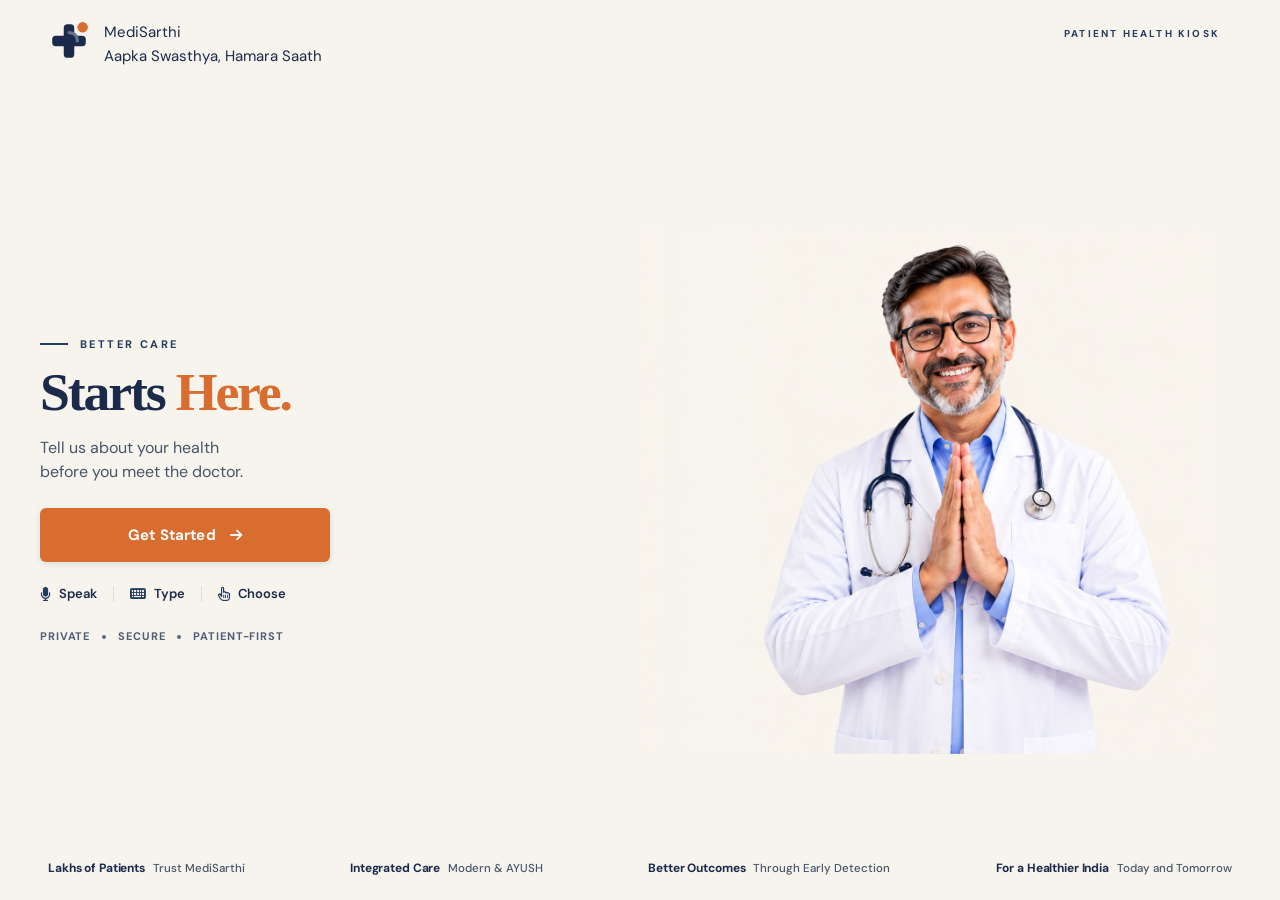
==== commit bd19ba0f: "fix: center doctor hero image vertically and remove background arcs" ====
--- a/index.html
+++ b/index.html
@@ -200,17 +200,6 @@
 
       <!-- RIGHT — MEDICAL VISUAL -->
       <div class="ms-medical-visual">
-
-        <div class="ms-visual-bg" aria-hidden="true">
-          <svg class="ms-bg-arcs" viewBox="0 0 900 700" fill="none" preserveAspectRatio="xMidYMid slice" xmlns="http://www.w3.org/2000/svg">
-            <circle cx="680" cy="350" r="310" stroke="#1B2A4A" stroke-width="0.8" stroke-opacity="0.07"/>
-            <circle cx="680" cy="350" r="240" stroke="#D96C2F" stroke-width="0.6" stroke-opacity="0.055"/>
-            <circle cx="680" cy="350" r="170" stroke="#1B2A4A" stroke-width="0.5" stroke-opacity="0.05"/>
-            <circle cx="680" cy="350" r="105" stroke="#D96C2F" stroke-width="0.4" stroke-opacity="0.04"/>
-            <path d="M 0 600 Q 300 200 900 400" stroke="#1B2A4A" stroke-width="0.8" stroke-opacity="0.06" fill="none"/>
-            <path d="M 900 0 Q 600 300 200 700" stroke="#D96C2F" stroke-width="0.7" stroke-opacity="0.06" fill="none"/>
-          </svg>
-        </div>
 
         <img src="assets/hero.png" alt="MediSarthi doctor" class="ms-medical-hero-image">
 
--- a/styles.css
+++ b/styles.css
@@ -1421,7 +1421,7 @@
 
     display: grid;
     grid-template-columns: 1fr 1fr;
-    align-items: flex-end;
+    align-items: center;
     gap: clamp(24px, 4vw, 48px);
     z-index: 5;
   }
@@ -1433,7 +1433,7 @@
   z-index: 5;
   padding-left: 0;
   align-self: center;
-  margin-bottom: clamp(48px, 7vh, 76px);
+  margin-bottom: 0;
 }
 
 .ms-home-kicker {
@@ -1689,34 +1689,31 @@
   height: 100%;
   width: 100%;
   display: flex;
-  align-items: flex-end;
-  justify-content: flex-end;
+  align-items: center;
+  justify-content: center;
   overflow: visible;
 }
 
 .ms-visual-bg {
-  position: absolute;
-  inset: 0;
-  pointer-events: none;
-  z-index: 1;
+  display: none;
 }
 
 .ms-bg-arcs {
-  width: 100%;
-  height: 100%;
-  pointer-events: none;
+  display: none;
 }
 
 .ms-medical-hero-image {
   position: absolute;
   right: clamp(0px, 2vw, 32px);
-  bottom: 0;
+  top: 50%;
+  transform: translateY(-50%);
+  bottom: auto;
   width: auto;
   height: auto;
-  max-height: min(100%, 86vh);
+  max-height: min(90%, 75vh);
   max-width: 100%;
   object-fit: contain;
-  object-position: bottom right;
+  object-position: center right;
   z-index: 5;
   border: none;
   background: transparent;
@@ -1868,6 +1865,7 @@
   .ms-medical-hero-image {
     right: auto;
     left: 50%;
+    top: auto;
     transform: translateX(-50%);
     bottom: 0;
     height: 100%;
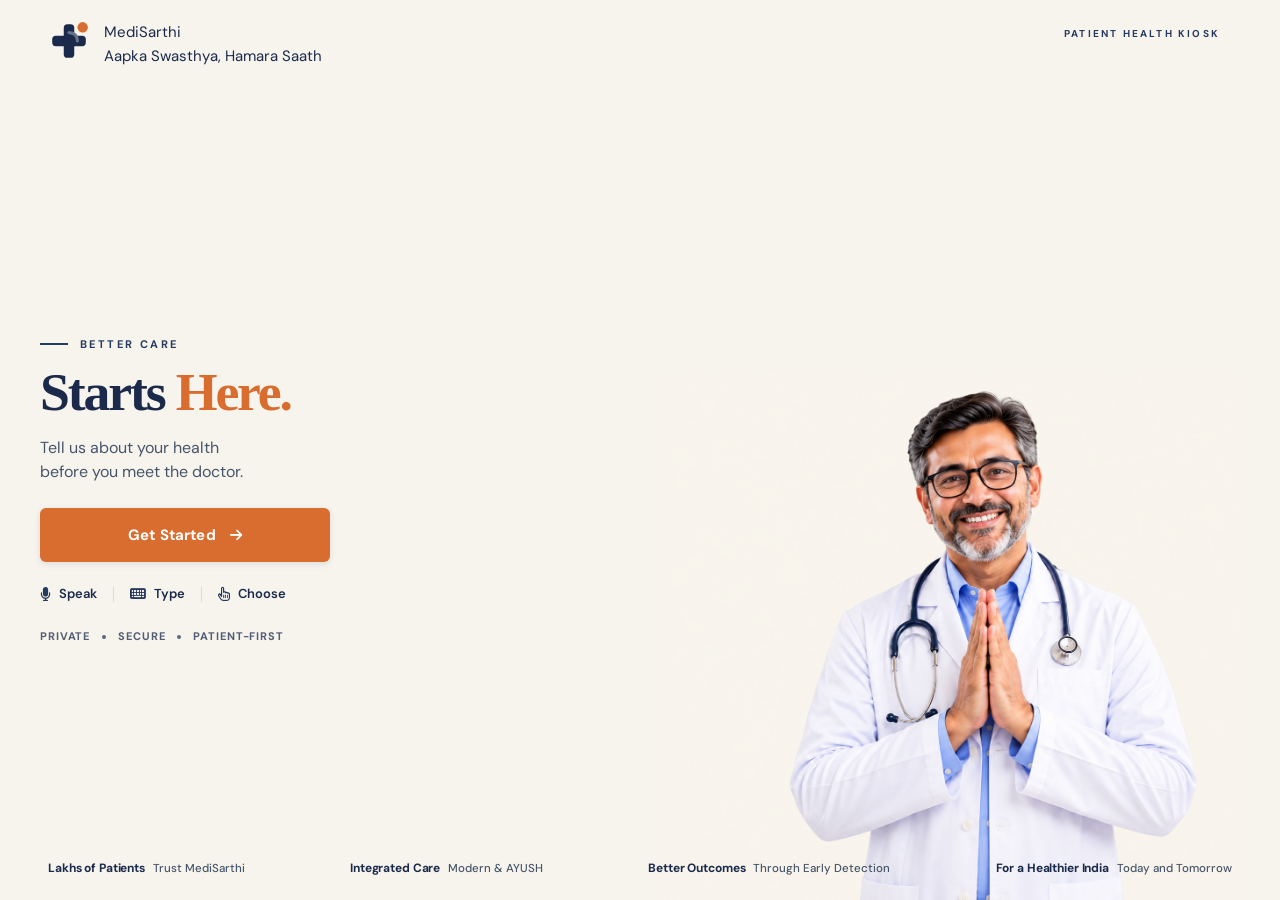
==== commit f3444bce: "fix: unify doctor portal logo branding" ====
--- a/index.html
+++ b/index.html
@@ -200,13 +200,7 @@
 
       <!-- RIGHT — MEDICAL VISUAL -->
       <div class="ms-medical-visual">
-
         <img src="assets/hero.png" alt="MediSarthi doctor" class="ms-medical-hero-image">
-
-        <div class="ms-visual-fade-l" aria-hidden="true"></div>
-        <div class="ms-visual-fade-b" aria-hidden="true"></div>
-        <div class="ms-visual-fade-t" aria-hidden="true"></div>
-
       </div>
 
     </div>
--- a/styles.css
+++ b/styles.css
@@ -1689,54 +1689,38 @@
   height: 100%;
   width: 100%;
   display: flex;
-  align-items: center;
+  align-items: flex-end;
   justify-content: center;
   overflow: visible;
 }
 
-.ms-visual-bg {
-  display: none;
-}
-
+.ms-visual-bg,
 .ms-bg-arcs {
   display: none;
 }
 
 .ms-medical-hero-image {
   position: absolute;
-  right: clamp(0px, 2vw, 32px);
-  top: 50%;
-  transform: translateY(-50%);
-  bottom: auto;
+  bottom: 0;
+  left: 50%;
+  transform: translateX(-50%);
   width: auto;
   height: auto;
-  max-height: min(90%, 75vh);
+  max-height: min(100%, 84vh);
   max-width: 100%;
   object-fit: contain;
-  object-position: center right;
+  object-position: bottom center;
   z-index: 5;
   border: none;
   background: transparent;
+  box-shadow: none;
 }
 
 /* Gradient edge fades */
-.ms-visual-fade-l {
-  position: absolute;
-  left: 0;
-  top: 0;
-  bottom: 0;
-  width: 120px;
-  z-index: 6;
-  pointer-events: none;
-  background: linear-gradient(to right, var(--bg) 0%, rgba(247,244,238,0) 100%);
-}
-
-.ms-visual-fade-b {
-  display: none;
-}
-
+.ms-visual-fade-l,
+.ms-visual-fade-b,
 .ms-visual-fade-t {
-  display: none;
+  display: none !important;
 }
 
 .ms-home-trust {
@@ -1858,8 +1842,7 @@
     max-width: 520px;
     margin: 16px auto 0;
     position: relative;
-    overflow: hidden;
-    border-radius: var(--radius-lg);
+    overflow: visible;
   }
 
   .ms-medical-hero-image {
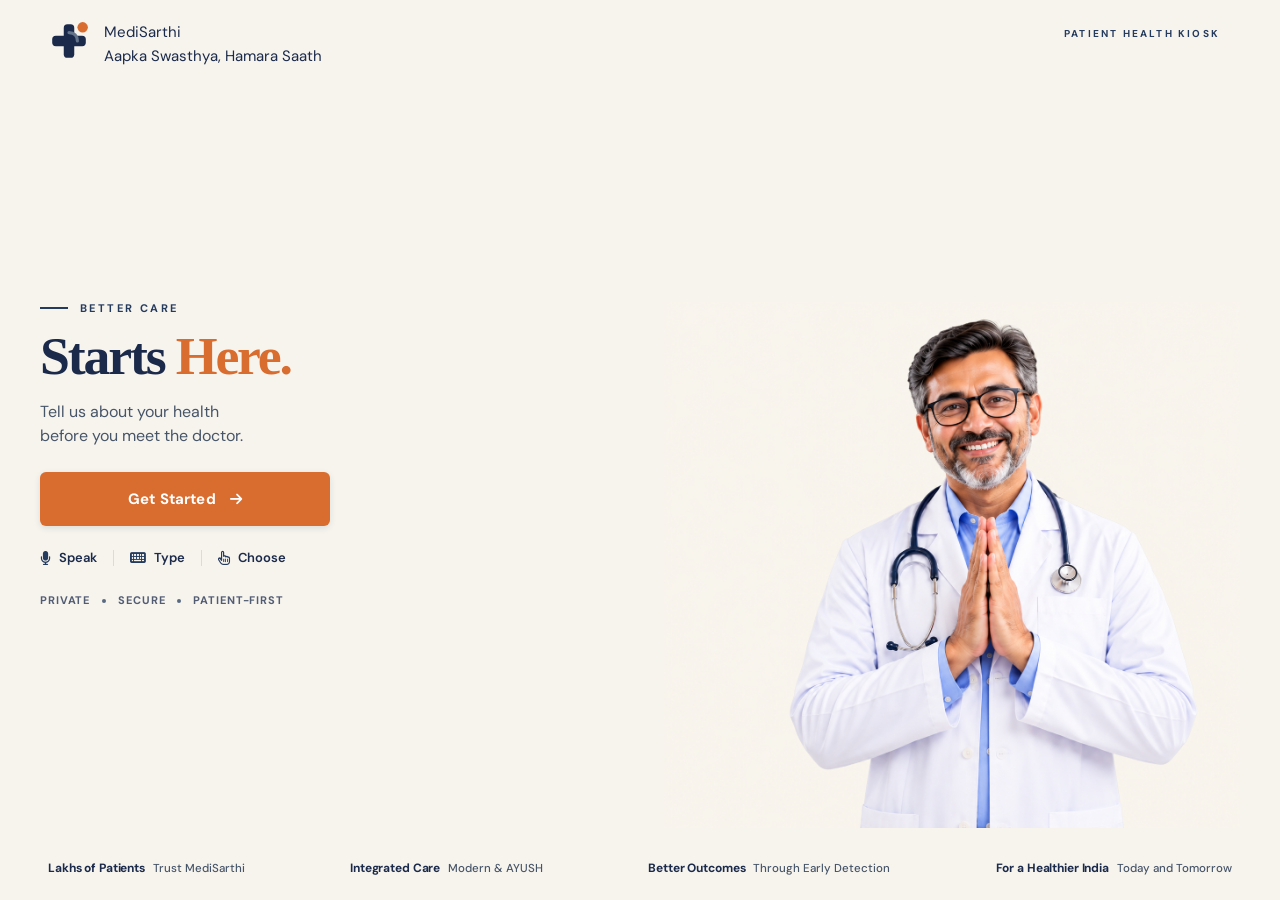
==== commit b0b9bdd3: "fix: localize dynamic patient history content while preserving raw data" ====
--- a/index.html
+++ b/index.html
@@ -408,11 +408,11 @@
               <h3 id="ex-history-name" style="font-size:1.25rem;font-weight:700;color:var(--teal-deepest);margin-bottom:4px;">Ramesh Patel</h3>
               <p id="ex-history-demographics" style="font-size:0.92rem;color:var(--teal-deep);margin-bottom:12px;">45 / Male · ID: MS1001</p>
               <div style="font-size:0.86rem;color:var(--text-sub);border-top:1px solid rgba(26,107,124,0.2);padding-top:10px;display:grid;grid-template-columns:1fr 1fr;gap:8px;">
-                <div><strong>Last Visit:</strong> <span id="ex-history-last-visit">12 Jul 2026</span></div>
-                <div><strong>Mobile:</strong> <span id="ex-history-mobile">+91 98201 54321</span></div>
-                <div style="grid-column: span 2;"><strong>Medical History:</strong> <span id="ex-history-medical">Mild Hypertension (on Amlodipine 5mg)</span></div>
-                <div><strong>Allergies:</strong> <span id="ex-history-allergies">Penicillin</span></div>
-                <div><strong>Medications:</strong> <span id="ex-history-meds">Amlodipine 5mg OD</span></div>
+                <div><strong data-i18n="last_visit">Last Visit</strong>: <span id="ex-history-last-visit">12 Jul 2026</span></div>
+                <div><strong data-i18n="mobile_number">Mobile</strong>: <span id="ex-history-mobile">+91 98201 54321</span></div>
+                <div style="grid-column: span 2;"><strong data-i18n="medical_history">Medical History</strong>: <span id="ex-history-medical">Mild Hypertension (on Amlodipine 5mg)</span></div>
+                <div><strong data-i18n="allergies">Allergies</strong>: <span id="ex-history-allergies">Penicillin</span></div>
+                <div><strong data-i18n="current_medications">Medications</strong>: <span id="ex-history-meds">Amlodipine 5mg OD</span></div>
               </div>
             </div>
 
--- a/styles.css
+++ b/styles.css
@@ -1416,7 +1416,7 @@
     width: min(1200px, calc(100% - clamp(48px, 6vw, 96px)));
     margin: 0 auto;
     top: clamp(64px, 9vh, 88px);
-    bottom: 0;
+    bottom: clamp(60px, 8vh, 76px);
     transform: none;
 
     display: grid;
@@ -1792,6 +1792,7 @@
     min-height: 100vh;
     display: flex;
     flex-direction: column;
+    align-items: stretch;
     justify-content: space-between;
     overflow-y: auto;
     overflow-x: hidden;
@@ -1801,18 +1802,24 @@
     position: relative;
     top: auto;
     left: auto;
-    padding: clamp(14px, 3vh, 20px) clamp(16px, 4vw, 32px) 0;
+    padding: clamp(16px, 3vh, 24px) clamp(16px, 4vw, 32px) 0;
     width: 100%;
     box-sizing: border-box;
     display: flex;
     align-items: center;
     justify-content: flex-start;
+    text-align: left;
     gap: 12px;
     z-index: 10;
   }
 
+  .ms-home-brand-name,
+  .ms-home-brand-sub {
+    text-align: left;
+  }
+
   .ms-home-topline {
-    display: none;
+    display: none !important;
   }
 
   .ms-home-content {
@@ -1820,39 +1827,117 @@
     top: auto;
     bottom: auto;
     transform: none;
-    width: calc(100% - 64px);
-    max-width: 640px;
-    margin: 20px auto 0;
+    width: calc(100% - 48px);
+    max-width: 540px;
+    margin: 16px auto 0;
     left: 0;
     right: 0;
-    grid-template-columns: 1fr;
+    display: flex;
+    flex-direction: column;
+    align-items: center;
+    text-align: center;
     padding: 0;
-    gap: 24px;
+    gap: 18px;
     flex: 1;
+    box-sizing: border-box;
   }
 
   .ms-home-copy {
-    align-self: auto;
-    margin-bottom: 0;
+    width: 100%;
+    display: flex;
+    flex-direction: column;
+    align-items: center;
+    text-align: center;
+    padding: 0;
+    margin: 0;
+  }
+
+  .ms-home-kicker {
+    display: inline-flex;
+    align-items: center;
+    justify-content: center;
+    gap: 10px;
+    margin: 0 auto 10px;
+    text-align: center;
+  }
+
+  .ms-home-kicker::before {
+    display: inline-block;
+  }
+
+  .ms-home-copy h1 {
+    text-align: center;
+    font-size: clamp(30px, 6.5vw, 44px);
+    line-height: 1.08;
+    margin: 0 auto;
+    width: 100%;
+    word-break: break-word;
+  }
+
+  .ms-home-copy p {
+    text-align: center;
+    margin: 12px auto 0;
+    font-size: clamp(14px, 3.5vw, 16px);
+    max-width: 440px;
+    line-height: 1.45;
+  }
+
+  .ms-home-start {
+    margin: 20px auto 0;
+    width: 100%;
+    max-width: 290px;
+    height: 52px;
+    display: flex;
+    align-items: center;
+    justify-content: center;
+    align-self: center;
+    box-sizing: border-box;
+  }
+
+  .ms-home-inputs {
+    margin: 16px auto 0;
+    display: flex;
+    align-items: center;
+    justify-content: center;
+    gap: 12px;
+    width: 100%;
+    flex-wrap: wrap;
+  }
+
+  .ms-home-trust {
+    margin: 16px auto 0;
+    display: flex;
+    align-items: center;
+    justify-content: center;
+    gap: 10px;
+    width: 100%;
+    flex-wrap: wrap;
   }
 
   .ms-medical-visual {
-    height: clamp(260px, 40vh, 380px);
+    height: clamp(240px, 36vh, 340px);
     width: 100%;
-    max-width: 520px;
-    margin: 16px auto 0;
+    max-width: 480px;
+    margin: 14px auto 0;
     position: relative;
+    display: flex;
+    align-items: flex-end;
+    justify-content: center;
     overflow: visible;
   }
 
   .ms-medical-hero-image {
+    position: absolute;
+    bottom: 0;
+    left: 50%;
+    transform: translateX(-50%);
+    top: auto;
     right: auto;
-    left: 50%;
-    top: auto;
-    transform: translateX(-50%);
-    bottom: 0;
     height: 100%;
-    max-width: 92%;
+    width: auto;
+    max-width: 100%;
+    object-fit: contain;
+    object-position: bottom center;
   }
 
   .ms-home-footer {
@@ -1861,16 +1946,25 @@
     left: 0;
     right: 0;
     height: auto;
-    width: calc(100% - 64px);
-    max-width: 640px;
-    margin: 28px auto 20px;
+    width: calc(100% - 48px);
+    max-width: 580px;
+    margin: 22px auto 16px;
     padding: 0;
-    background: transparent;
-    border: none;
+    background: transparent !important;
+    border: none !important;
     display: grid;
     grid-template-columns: repeat(2, 1fr);
-    gap: 12px 24px;
+    gap: 12px 16px;
     box-sizing: border-box;
+  }
+
+  .ms-benefit {
+    display: flex;
+    flex-direction: column;
+    align-items: center;
+    text-align: center;
+    gap: 2px;
+    white-space: normal;
   }
 
   /* Doctor Portal Grid Stack */
@@ -1944,6 +2038,7 @@
     min-height: 100vh;
     display: flex;
     flex-direction: column;
+    align-items: stretch;
     overflow-x: hidden;
   }
 
@@ -1951,12 +2046,13 @@
     position: relative;
     top: auto;
     left: auto;
-    padding: 16px 20px 0;
+    padding: 14px 16px 0;
     width: 100%;
     box-sizing: border-box;
     display: flex;
     align-items: center;
     justify-content: flex-start;
+    text-align: left;
     gap: 10px;
   }
 
@@ -1971,10 +2067,12 @@
 
   .ms-home-brand-name {
     font-size: 20px;
+    text-align: left;
   }
 
   .ms-home-brand-sub {
     font-size: 9px;
+    text-align: left;
   }
 
   .ms-home-content {
@@ -1984,37 +2082,59 @@
     width: calc(100% - 32px);
     max-width: 100%;
     padding: 0;
-    margin: 16px auto 0;
+    margin: 12px auto 0;
     left: 0;
     right: 0;
-    grid-template-columns: 1fr;
-    gap: 20px;
+    display: flex;
+    flex-direction: column;
+    align-items: center;
+    text-align: center;
+    gap: 14px;
     box-sizing: border-box;
   }
 
+  .ms-home-copy {
+    width: 100%;
+    display: flex;
+    flex-direction: column;
+    align-items: center;
+    text-align: center;
+  }
+
+  .ms-home-kicker {
+    justify-content: center;
+    margin-bottom: 6px;
+  }
+
   .ms-home-copy h1 {
-    font-size: clamp(28px, 7.5vw, 40px);
-    line-height: 1.05;
+    font-size: clamp(26px, 7.5vw, 36px);
+    line-height: 1.06;
+    text-align: center;
   }
 
   .ms-home-copy p {
-    font-size: 14px;
-    margin-top: 10px;
-    line-height: 1.45;
+    font-size: 13.5px;
+    margin-top: 8px;
+    line-height: 1.4;
+    text-align: center;
   }
 
   .ms-home-start {
     width: 100%;
-    max-width: 320px;
+    max-width: 280px;
     height: 48px;
     font-size: 14px;
-    margin-top: 18px;
+    margin: 16px auto 0;
+    justify-content: center;
+    align-self: center;
+    box-sizing: border-box;
   }
 
   .ms-home-inputs {
-    margin-top: 16px;
+    margin-top: 12px;
     gap: 8px 12px;
-    flex-wrap: wrap;
+    justify-content: center;
+    width: 100%;
   }
 
   .ms-home-inputs > div:not(.ms-home-divider) {
@@ -2022,16 +2142,20 @@
   }
 
   .ms-home-trust {
-    margin-top: 16px;
+    margin-top: 12px;
     gap: 6px 10px;
     font-size: 10px;
-    flex-wrap: wrap;
+    justify-content: center;
+    width: 100%;
   }
 
   .ms-medical-visual {
-    height: clamp(240px, 35vh, 310px);
+    height: clamp(210px, 32vh, 280px);
     width: 100%;
-    margin-top: 12px;
+    margin-top: 10px;
+    display: flex;
+    align-items: flex-end;
+    justify-content: center;
   }
 
   .ms-medical-hero-image {
@@ -2064,32 +2188,36 @@
     left: 0;
     right: 0;
     height: auto;
-    margin-top: 24px;
+    margin-top: 18px;
+    margin-bottom: 14px;
     padding: 0;
     width: calc(100% - 32px);
     background: transparent !important;
     border: none !important;
     display: grid;
     grid-template-columns: repeat(2, 1fr);
-    gap: 10px 14px;
+    gap: 10px 12px;
     box-sizing: border-box;
   }
 
   .ms-benefit {
     white-space: normal;
     flex-direction: column;
-    align-items: flex-start;
+    align-items: center;
+    text-align: center;
     gap: 2px;
   }
 
   .ms-benefit strong {
     font-size: 11px;
     line-height: 1.2;
+    text-align: center;
   }
 
   .ms-benefit span {
     font-size: 10px;
     line-height: 1.2;
+    text-align: center;
   }
 }
 
